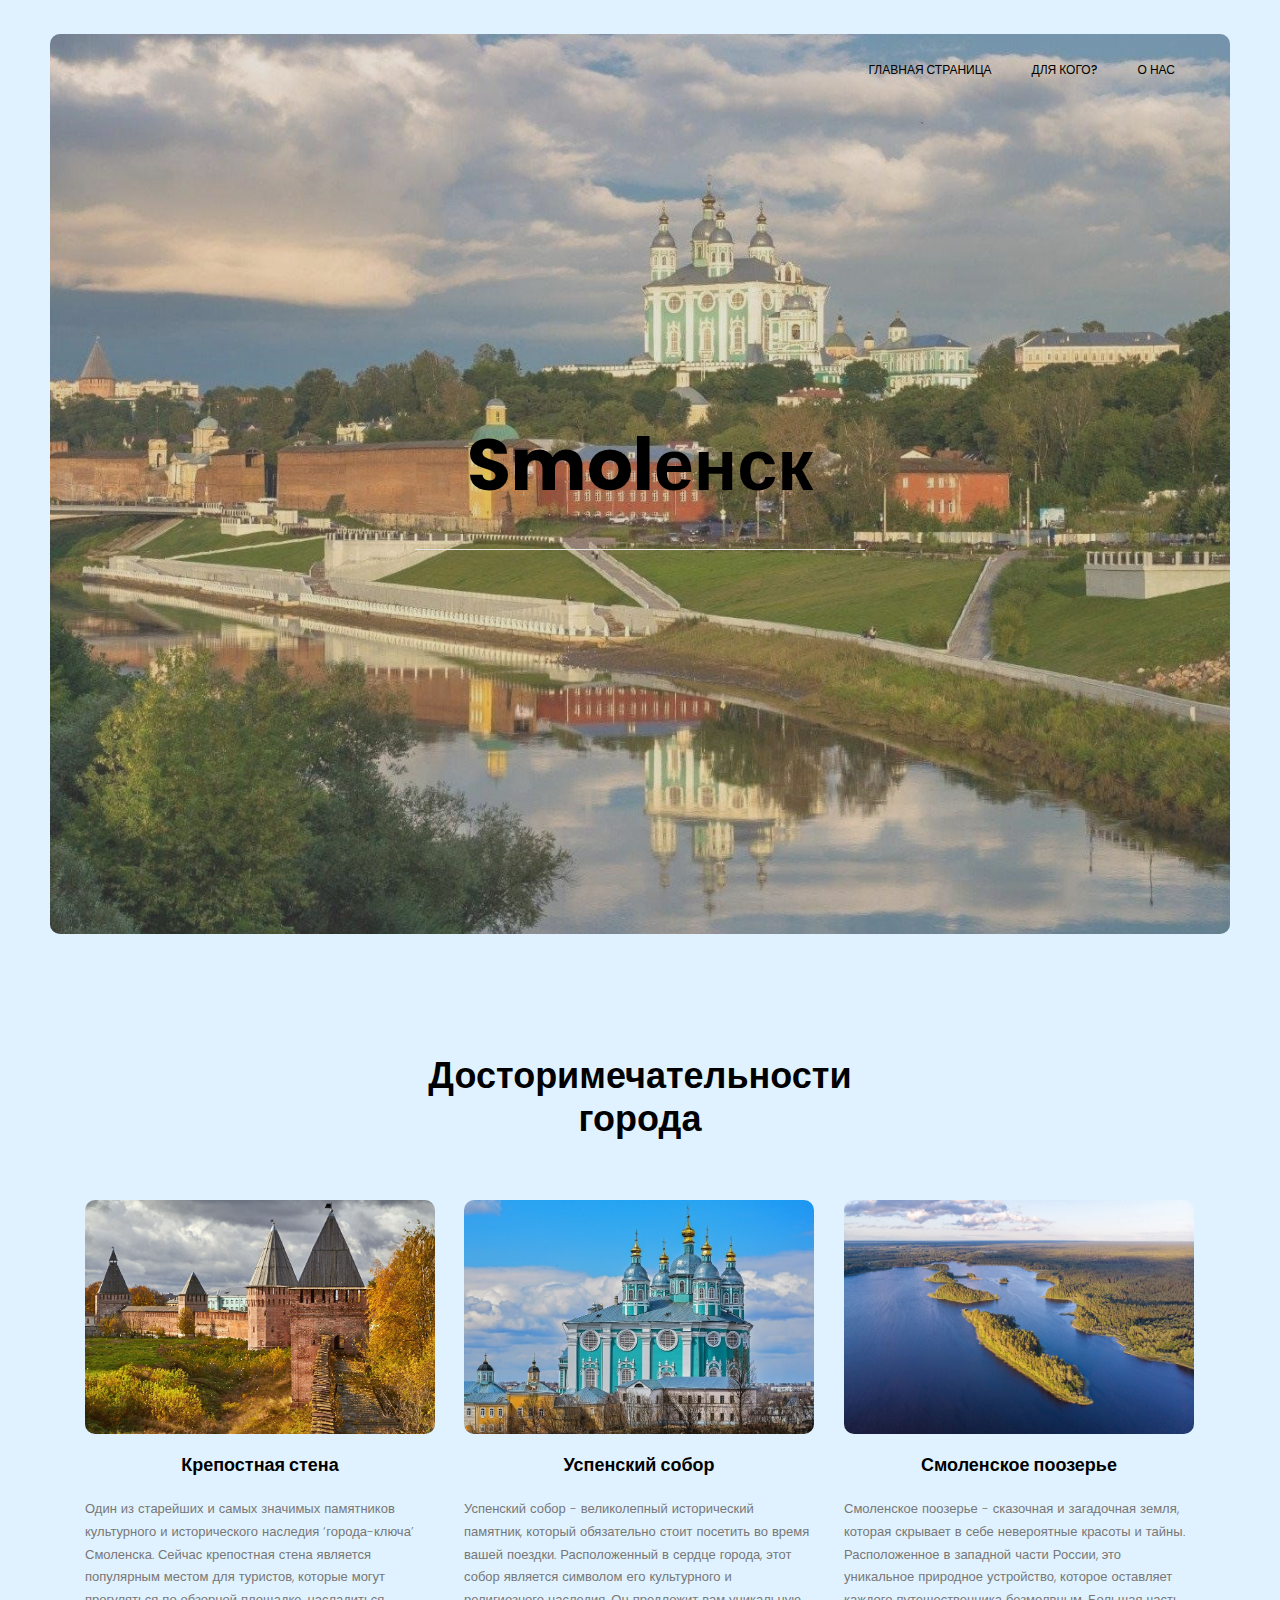
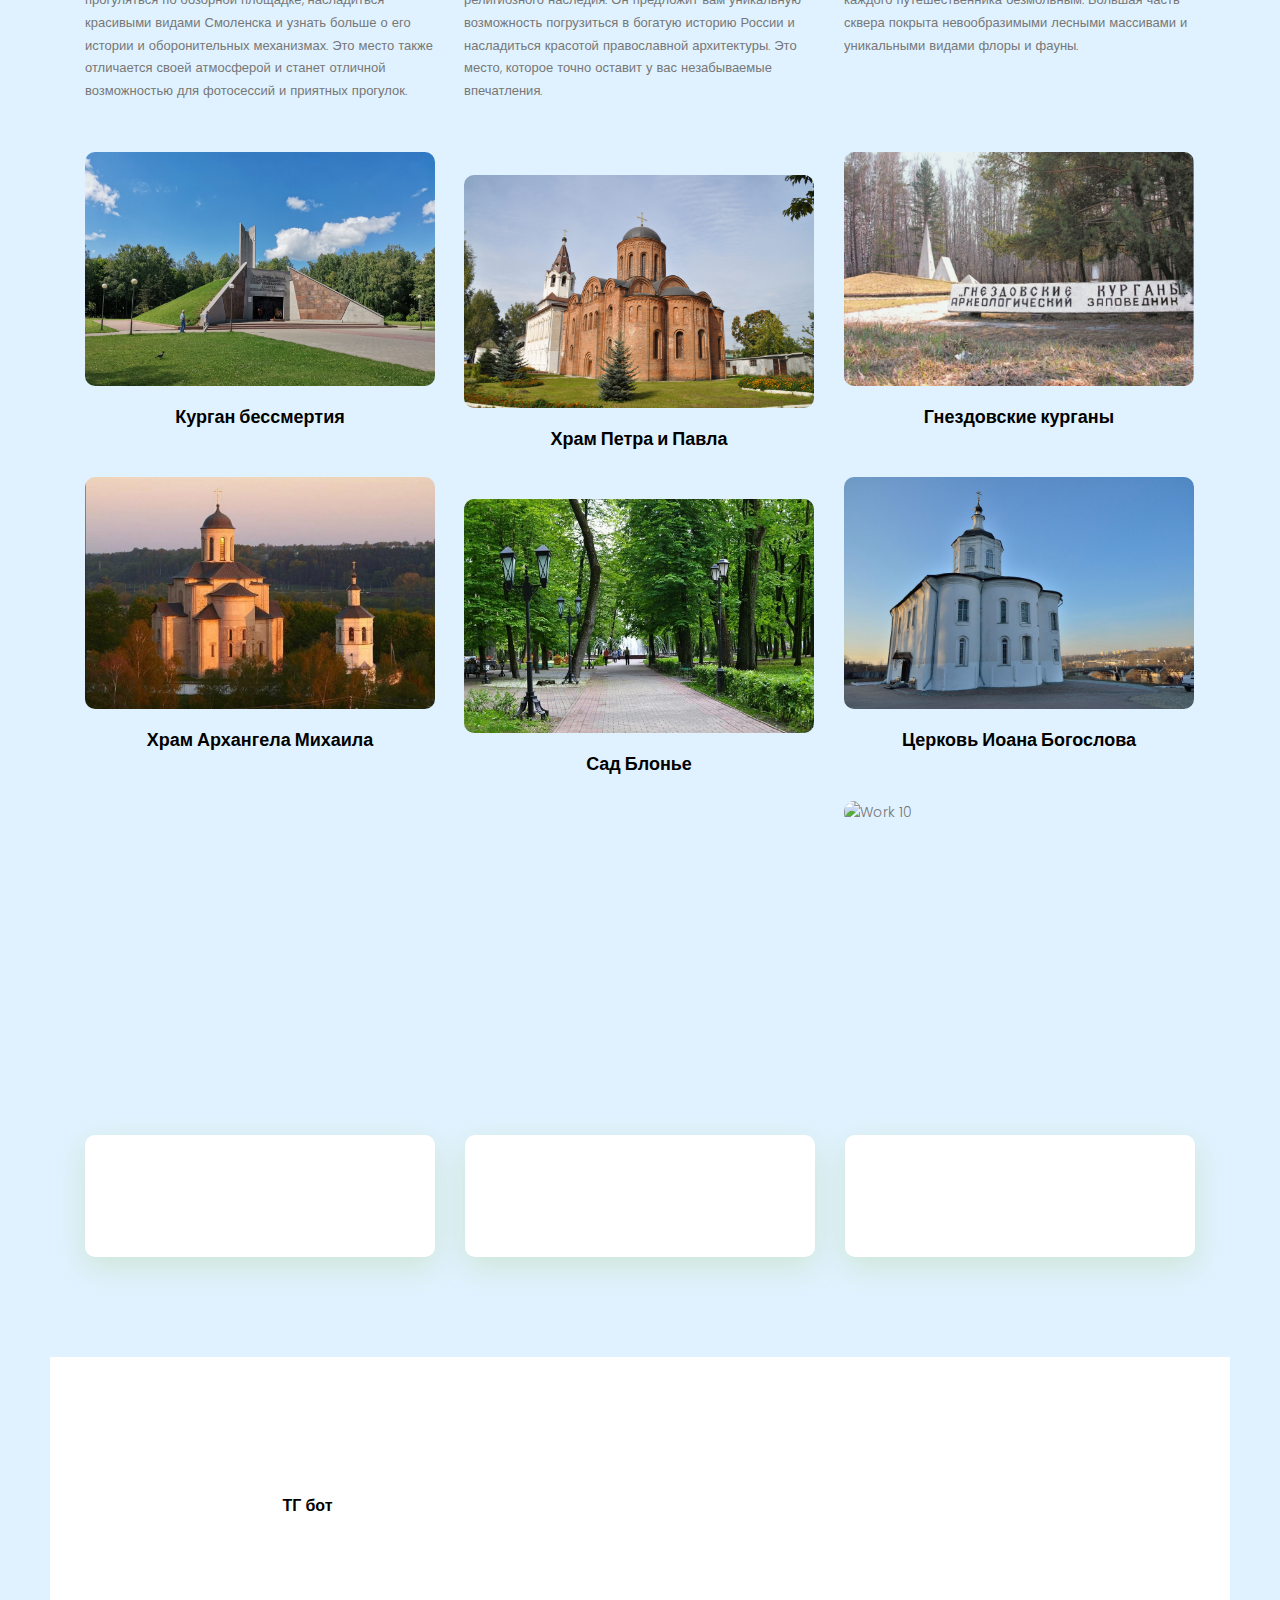
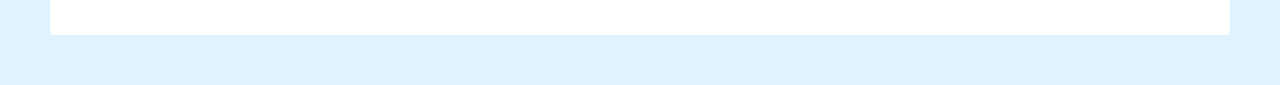
==== index.html @ b38f9124 "Add files via upload" ====
<!DOCTYPE html>
<html lang="zxx" class="no-js">
<head>
	<meta name="viewport" content="width=device-width, initial-scale=1, shrink-to-fit=no">
	<link rel="shortcut icon" href="img/">
	<meta name="author" content="">
	<meta name="description" content="">
	<meta name="keywords" content="">
	<meta charset="UTF-8">
	<title></title>

	<link href="https://fonts.googleapis.com/css?family=Poppins:100,200,400,300,500,600,700" rel="stylesheet">
		<link rel="stylesheet" href="css/linearicons.css">
		<link rel="stylesheet" href="css/font-awesome.min.css">
		<link rel="stylesheet" href="css/bootstrap.css">
		<link rel="stylesheet" href="css/magnific-popup.css">
		<link rel="stylesheet" href="css/nice-select.css">					
		<link rel="stylesheet" href="css/animate.min.css">
		<link rel="stylesheet" href="css/owl.carousel.css">
		<link rel="stylesheet" href="css/main.css">
	</head>

	<body>
		<div class="protfolio-wrap">
		<header class="default-header">
			<nav class="navbar navbar-expand-lg  navbar-light">
				<div class="container">
					  <h1></h1>
					  <button class="navbar-toggler" type="button" data-toggle="collapse" data-target="#navbarSupportedContent" aria-controls="navbarSupportedContent" aria-expanded="false" aria-label="Toggle navigation">
						<span class="text-white lnr lnr-menu"></span>
					  </button>

					  <div class="collapse navbar-collapse justify-content-end align-items-center" id="navbarSupportedContent">
						<ul class="navbar-nav">
							<li><a href="index.html">Главная страница</a></li>
							<li><a href="index2.html">Для кого?</a></li>
							<li><a href="index3.html">О нас</a></li>
						</ul>
					  </div>						
				</div>
			</nav>
		</header>
		<section class="banner-area relative" id="home">	
			<div class="overlay overlay-bg"></div>
			<div class="container">
				<div class="row fullscreen d-flex align-items-center justify-content-center">
					<div class="banner-content col-lg-10">
						<h1>Smolенск</h1>
						<hr width="450px" color="white">
						<h5 class="text-uppercase"></h5>
					</div>											
				</div>
			</div>
		</section>

		<section class="portfolio-area section-gap" id="portfolio">
			<div class="container">
				  <div class="row d-flex justify-content-center">
					  <div class="menu-content col-lg-10">
						  <div class="title text-center">
							  <h1 class="mb-10">Досторимечательности<br>
							города</h1>
						  </div>
					  </div>
				  </div>
			  
			  <div class="filters-content">
				<div class="row grid">
				  <div class="single-portfolio col-sm-4 all corporate">
					<div class="item">
					  <img src="img/Wall.jpg" alt="Work 1">
					  <div class="p-inner">
						<h4><a href="https://smolkrepost.ru/" target="_blank">Крепостная стена
						</a></h4>
						<div class="cat">
							<br>
							Один из старейших и самых значимых памятников 
							культурного и исторического наследия ‘города-ключа’ 
							Смоленска. Сейчас крепостная стена является популярным 
							местом для туристов, которые могут прогуляться по обзорной 
							площадке, насладиться красивыми видами Смоленска и узнать больше 
							о его истории и оборонительных механизмах. Это место также отличается 
							своей атмосферой и станет отличной возможностью для фотосессий 
							и приятных прогулок.
						</div>
					  </div>
					</div>
				  </div>
				  <div class="single-portfolio col-sm-4 all personal">
					<div class="item">
					  <img src="img/Church.jpg" alt="Work 2">
					  <div class="p-inner">
						<h4><a href="https://www.smolsobor.ru/" target="_blank">
							Успенский собор
						</a></h4>
						<div class="cat">
							<br>
							Успенский собор - великолепный исторический 
							памятник, который обязательно стоит посетить 
							во время вашей поездки. Расположенный в сердце 
							города, этот собор является символом его 
							культурного и религиозного наследия. Он 
							предложит вам уникальную возможность погрузиться
							в богатую историю России и насладиться красотой
							православной архитектуры. Это место, которое 
							точно оставит у вас незабываемые впечатления.
							<br><br>
						</div>
					  </div>
					</div>
				  </div>
				  <div class="single-portfolio col-sm-4 all agency">
					<div class="item">
					  <img src="img/Lake.jfif" alt="Work 3">
					  <div class="p-inner">
						<h4><a href="http://www.poozerie.ru/" target="_blank">
							Смоленское поозерье
						</a></h4>
						<div class="cat">
							<br>
							Смоленское поозерье - сказочная и загадочная земля,
							 которая скрывает в себе невероятные красоты и тайны.
							Расположенное в западной части России, это уникальное
							природное устройство, которое оставляет каждого
							путешественника безмолвным. Большая часть сквера
							покрыта невообразимыми лесными массивами и уникальными
							видами флоры и фауны.
							<br><br><br>
						</div>
					  </div>
					</div>
				  </div>
				  <div class="single-portfolio col-sm-4 all portal">
					<div class="item">
					  <img src="img/Forest.jpg" alt="Work 4">
					  <div class="p-inner">
						<h4><a href=""> Гнездовские курганы </a></h4>
						<div class="cat"></div>
					  </div>
					</div>
				  </div>

				  <div class="single-portfolio col-sm-4 all corporate">
					<div class="item">
					  <img src="img/Kurgan.jpg" alt="Work 5">
					  <div class="p-inner">
						<h4><a href=""> Курган бессмертия</a></h4>
						<div class="cat"></div>
					  </div>
					</div>
				  </div>
				  <div class="single-portfolio col-sm-4 all personal">
					<div class="item">
					  <img src="img/Temple_1.jpg" alt="Work 6">
					  <div class="p-inner">
						<h4><a href="">Храм Петра и Павла</a></h4>
						<div class="cat"></div>
					  </div>
					</div>
				  </div>
				  <div class="single-portfolio col-sm-4 all agency">
					<div class="item">
					  <img src="img/Temple_2.jfif" alt="Work 7">
					  <div class="p-inner">
						<h4><a href="">Храм Архангела Михаила</a></h4>
						<div class="cat"></div>
					  </div>
					</div>
				  </div>
				  <div class="single-portfolio col-sm-4 all portal">
					<div class="item">
					  <img src="img/Temple_3.jpg" alt="Work 8">
					  <div class="p-inner">
						<h4><a href="">Церковь Иоана Богослова</a></h4>
						<div class="cat"></div>
					  </div>
					</div>
				  </div>		
				  <div class="single-portfolio col-sm-4 all corporate">
					<div class="item">
					  <img src="img/Park.jfif" alt="Work 9">
					  <div class="p-inner">
						<h4><a href="">Сад Блонье</a></h4>
						<div class="cat"></div>
					  </div>
					</div>
				  </div>
				  <div class="single-portfolio col-sm-4 all personal">
					<div class="item">
					  <img src="img/" alt="Work 10">
					  <div class="p-inner">
						<h4><a href=""></a></h4>
						<div class="cat"></div>
					  </div>
					</div>
				  </div>				  					        		        
				</div>
			  </div>
			</div>
		  </section>

		<section class="service-area section-gap relative" id="service">
			<div class="container"></div>	
		</section>

		<section class="services-area pb-100" >
			<div class="container">
				<div class="row">
					<div class="col-lg-4">
						<div class="single-service">
							<img class="img-fluid" src="img/" alt="">
							<h4><a href=""></a></h4>
							<h6></h6>
						</div>
					</div>
					<div class="col-lg-4">
						<div class="single-service">
							<img class="img-fluid" src="img/" alt="">
							<h4><a href=""></a></h4>
							<h6></h6>
						</div>
					</div>
					<div class="col-lg-4">
						<div class="single-service">
							<img class="img-fluid" src="img/" alt="">
							<h4><a href="communication.html"></a></h4>
							<h6></h6>
						</div>
					</div>														
				</div>
			</div>	
		</section>

			<footer class="footer-area section-gap">
				<div class="container">
					<div class="row">
						<div class="col-lg-5 col-md-6 col-sm-6">
							<div class="single-footer-widget">
								<p></p><br>
								<h5><a href="">ТГ бот</a></h5>
							</div>
						</div>						
					</div>
				</div>
			</footer>	

		</div>
		<script src="js/vendor/jquery-2.2.4.min.js"></script>
		<script src="https://cdnjs.cloudflare.com/ajax/libs/popper.js/1.12.9/umd/popper.min.js" integrity="sha384-ApNbgh9B+Y1QKtv3Rn7W3mgPxhU9K/ScQsAP7hUibX39j7fakFPskvXusvfa0b4Q" crossorigin="anonymous"></script>
		<script src="js/vendor/bootstrap.min.js"></script>			
		<script src="js/easing.min.js"></script>			
		<script src="js/jquery.ajaxchimp.min.js"></script>
		<script src="js/jquery.magnific-popup.min.js"></script>	
		<script src="js/owl.carousel.min.js"></script>			
		<script src="js/jquery.sticky.js"></script>			
		<script src="js/jquery.nice-select.min.js"></script>			
		<script src="js/parallax.min.js"></script>	
		<script src="js/mail-script.js"></script>
		<script src="js/isotope.pkgd.min.js"></script>	
		<script src="js/main.js"></script>	
	</body>
</html>
---- css/linearicons.css ----
@font-face {
	font-family: 'Linearicons-Free';
	src:url('../fonts/Linearicons-Free.eot?w118d');
	src:url('../fonts/Linearicons-Free.eot?#iefixw118d') format('embedded-opentype'),
		url('../fonts/Linearicons-Free.woff2?w118d') format('woff2'),
		url('../fonts/Linearicons-Free.woff?w118d') format('woff'),
		url('../fonts/Linearicons-Free.ttf?w118d') format('truetype'),
		url('../fonts/Linearicons-Free.svg?w118d#Linearicons-Free') format('svg');
	font-weight: normal;
	font-style: normal;
}

.lnr {
	font-family: 'Linearicons-Free';
	speak: none;
	font-style: normal;
	font-weight: normal;
	font-variant: normal;
	text-transform: none;
	line-height: 1;

	/* Better Font Rendering =========== */
	-webkit-font-smoothing: antialiased;
	-moz-osx-font-smoothing: grayscale;
}

.lnr-home:before {
	content: "\e800";
}
.lnr-apartment:before {
	content: "\e801";
}
.lnr-pencil:before {
	content: "\e802";
}
.lnr-magic-wand:before {
	content: "\e803";
}
.lnr-drop:before {
	content: "\e804";
}
.lnr-lighter:before {
	content: "\e805";
}
.lnr-poop:before {
	content: "\e806";
}
.lnr-sun:before {
	content: "\e807";
}
.lnr-moon:before {
	content: "\e808";
}
.lnr-cloud:before {
	content: "\e809";
}
.lnr-cloud-upload:before {
	content: "\e80a";
}
.lnr-cloud-download:before {
	content: "\e80b";
}
.lnr-cloud-sync:before {
	content: "\e80c";
}
.lnr-cloud-check:before {
	content: "\e80d";
}
.lnr-database:before {
	content: "\e80e";
}
.lnr-lock:before {
	content: "\e80f";
}
.lnr-cog:before {
	content: "\e810";
}
.lnr-trash:before {
	content: "\e811";
}
.lnr-dice:before {
	content: "\e812";
}
.lnr-heart:before {
	content: "\e813";
}
.lnr-star:before {
	content: "\e814";
}
.lnr-star-half:before {
	content: "\e815";
}
.lnr-star-empty:before {
	content: "\e816";
}
.lnr-flag:before {
	content: "\e817";
}
.lnr-envelope:before {
	content: "\e818";
}
.lnr-paperclip:before {
	content: "\e819";
}
.lnr-inbox:before {
	content: "\e81a";
}
.lnr-eye:before {
	content: "\e81b";
}
.lnr-printer:before {
	content: "\e81c";
}
.lnr-file-empty:before {
	content: "\e81d";
}
.lnr-file-add:before {
	content: "\e81e";
}
.lnr-enter:before {
	content: "\e81f";
}
.lnr-exit:before {
	content: "\e820";
}
.lnr-graduation-hat:before {
	content: "\e821";
}
.lnr-license:before {
	content: "\e822";
}
.lnr-music-note:before {
	content: "\e823";
}
.lnr-film-play:before {
	content: "\e824";
}
.lnr-camera-video:before {
	content: "\e825";
}
.lnr-camera:before {
	content: "\e826";
}
.lnr-picture:before {
	content: "\e827";
}
.lnr-book:before {
	content: "\e828";
}
.lnr-bookmark:before {
	content: "\e829";
}
.lnr-user:before {
	content: "\e82a";
}
.lnr-users:before {
	content: "\e82b";
}
.lnr-shirt:before {
	content: "\e82c";
}
.lnr-store:before {
	content: "\e82d";
}
.lnr-cart:before {
	content: "\e82e";
}
.lnr-tag:before {
	content: "\e82f";
}
.lnr-phone-handset:before {
	content: "\e830";
}
.lnr-phone:before {
	content: "\e831";
}
.lnr-pushpin:before {
	content: "\e832";
}
.lnr-map-marker:before {
	content: "\e833";
}
.lnr-map:before {
	content: "\e834";
}
.lnr-location:before {
	content: "\e835";
}
.lnr-calendar-full:before {
	content: "\e836";
}
.lnr-keyboard:before {
	content: "\e837";
}
.lnr-spell-check:before {
	content: "\e838";
}
.lnr-screen:before {
	content: "\e839";
}
.lnr-smartphone:before {
	content: "\e83a";
}
.lnr-tablet:before {
	content: "\e83b";
}
.lnr-laptop:before {
	content: "\e83c";
}
.lnr-laptop-phone:before {
	content: "\e83d";
}
.lnr-power-switch:before {
	content: "\e83e";
}
.lnr-bubble:before {
	content: "\e83f";
}
.lnr-heart-pulse:before {
	content: "\e840";
}
.lnr-construction:before {
	content: "\e841";
}
.lnr-pie-chart:before {
	content: "\e842";
}
.lnr-chart-bars:before {
	content: "\e843";
}
.lnr-gift:before {
	content: "\e844";
}
.lnr-diamond:before {
	content: "\e845";
}
.lnr-linearicons:before {
	content: "\e846";
}
.lnr-dinner:before {
	content: "\e847";
}
.lnr-coffee-cup:before {
	content: "\e848";
}
.lnr-leaf:before {
	content: "\e849";
}
.lnr-paw:before {
	content: "\e84a";
}
.lnr-rocket:before {
	content: "\e84b";
}
.lnr-briefcase:before {
	content: "\e84c";
}
.lnr-bus:before {
	content: "\e84d";
}
.lnr-car:before {
	content: "\e84e";
}
.lnr-train:before {
	content: "\e84f";
}
.lnr-bicycle:before {
	content: "\e850";
}
.lnr-wheelchair:before {
	content: "\e851";
}
.lnr-select:before {
	content: "\e852";
}
.lnr-earth:before {
	content: "\e853";
}
.lnr-smile:before {
	content: "\e854";
}
.lnr-sad:before {
	content: "\e855";
}
.lnr-neutral:before {
	content: "\e856";
}
.lnr-mustache:before {
	content: "\e857";
}
.lnr-alarm:before {
	content: "\e858";
}
.lnr-bullhorn:before {
	content: "\e859";
}
.lnr-volume-high:before {
	content: "\e85a";
}
.lnr-volume-medium:before {
	content: "\e85b";
}
.lnr-volume-low:before {
	content: "\e85c";
}
.lnr-volume:before {
	content: "\e85d";
}
.lnr-mic:before {
	content: "\e85e";
}
.lnr-hourglass:before {
	content: "\e85f";
}
.lnr-undo:before {
	content: "\e860";
}
.lnr-redo:before {
	content: "\e861";
}
.lnr-sync:before {
	content: "\e862";
}
.lnr-history:before {
	content: "\e863";
}
.lnr-clock:before {
	content: "\e864";
}
.lnr-download:before {
	content: "\e865";
}
.lnr-upload:before {
	content: "\e866";
}
.lnr-enter-down:before {
	content: "\e867";
}
.lnr-exit-up:before {
	content: "\e868";
}
.lnr-bug:before {
	content: "\e869";
}
.lnr-code:before {
	content: "\e86a";
}
.lnr-link:before {
	content: "\e86b";
}
.lnr-unlink:before {
	content: "\e86c";
}
.lnr-thumbs-up:before {
	content: "\e86d";
}
.lnr-thumbs-down:before {
	content: "\e86e";
}
.lnr-magnifier:before {
	content: "\e86f";
}
.lnr-cross:before {
	content: "\e870";
}
.lnr-menu:before {
	content: "\e871";
}
.lnr-list:before {
	content: "\e872";
}
.lnr-chevron-up:before {
	content: "\e873";
}
.lnr-chevron-down:before {
	content: "\e874";
}
.lnr-chevron-left:before {
	content: "\e875";
}
.lnr-chevron-right:before {
	content: "\e876";
}
.lnr-arrow-up:before {
	content: "\e877";
}
.lnr-arrow-down:before {
	content: "\e878";
}
.lnr-arrow-left:before {
	content: "\e879";
}
.lnr-arrow-right:before {
	content: "\e87a";
}
.lnr-move:before {
	content: "\e87b";
}
.lnr-warning:before {
	content: "\e87c";
}
.lnr-question-circle:before {
	content: "\e87d";
}
.lnr-menu-circle:before {
	content: "\e87e";
}
.lnr-checkmark-circle:before {
	content: "\e87f";
}
.lnr-cross-circle:before {
	content: "\e880";
}
.lnr-plus-circle:before {
	content: "\e881";
}
.lnr-circle-minus:before {
	content: "\e882";
}
.lnr-arrow-up-circle:before {
	content: "\e883";
}
.lnr-arrow-down-circle:before {
	content: "\e884";
}
.lnr-arrow-left-circle:before {
	content: "\e885";
}
.lnr-arrow-right-circle:before {
	content: "\e886";
}
.lnr-chevron-up-circle:before {
	content: "\e887";
}
.lnr-chevron-down-circle:before {
	content: "\e888";
}
.lnr-chevron-left-circle:before {
	content: "\e889";
}
.lnr-chevron-right-circle:before {
	content: "\e88a";
}
.lnr-crop:before {
	content: "\e88b";
}
.lnr-frame-expand:before {
	content: "\e88c";
}
.lnr-frame-contract:before {
	content: "\e88d";
}
.lnr-layers:before {
	content: "\e88e";
}
.lnr-funnel:before {
	content: "\e88f";
}
.lnr-text-format:before {
	content: "\e890";
}
.lnr-text-format-remove:before {
	content: "\e891";
}
.lnr-text-size:before {
	content: "\e892";
}
.lnr-bold:before {
	content: "\e893";
}
.lnr-italic:before {
	content: "\e894";
}
.lnr-underline:before {
	content: "\e895";
}
.lnr-strikethrough:before {
	content: "\e896";
}
.lnr-highlight:before {
	content: "\e897";
}
.lnr-text-align-left:before {
	content: "\e898";
}
.lnr-text-align-center:before {
	content: "\e899";
}
.lnr-text-align-right:before {
	content: "\e89a";
}
.lnr-text-align-justify:before {
	content: "\e89b";
}
.lnr-line-spacing:before {
	content: "\e89c";
}
.lnr-indent-increase:before {
	content: "\e89d";
}
.lnr-indent-decrease:before {
	content: "\e89e";
}
.lnr-pilcrow:before {
	content: "\e89f";
}
.lnr-direction-ltr:before {
	content: "\e8a0";
}
.lnr-direction-rtl:before {
	content: "\e8a1";
}
.lnr-page-break:before {
	content: "\e8a2";
}
.lnr-sort-alpha-asc:before {
	content: "\e8a3";
}
.lnr-sort-amount-asc:before {
	content: "\e8a4";
}
.lnr-hand:before {
	content: "\e8a5";
}
.lnr-pointer-up:before {
	content: "\e8a6";
}
.lnr-pointer-right:before {
	content: "\e8a7";
}
.lnr-pointer-down:before {
	content: "\e8a8";
}
.lnr-pointer-left:before {
	content: "\e8a9";
}
---- css/nice-select.css ----
.nice-select {
  -webkit-tap-highlight-color: transparent;
  background-color: #fff;
  border-radius: 5px;
  border: solid 1px #e8e8e8;
  box-sizing: border-box;
  clear: both;
  cursor: pointer;
  display: block;
  float: left;
  font-family: inherit;
  font-size: 14px;
  font-weight: normal;
  height: 42px;
  line-height: 40px;
  outline: none;
  padding-left: 18px;
  padding-right: 30px;
  position: relative;
  text-align: left !important;
  -webkit-transition: all 0.2s ease-in-out;
  transition: all 0.2s ease-in-out;
  -webkit-user-select: none;
     -moz-user-select: none;
      -ms-user-select: none;
          user-select: none;
  white-space: nowrap;
  width: auto; }
  .nice-select:hover {
    border-color: #dbdbdb; }
  .nice-select:active, .nice-select.open, .nice-select:focus {
    border-color: #999; }
  .nice-select:after {
    border-bottom: 2px solid #999;
    border-right: 2px solid #999;
    content: '';
    display: block;
    height: 5px;
    margin-top: -4px;
    pointer-events: none;
    position: absolute;
    right: 12px;
    top: 50%;
    -webkit-transform-origin: 66% 66%;
        -ms-transform-origin: 66% 66%;
            transform-origin: 66% 66%;
    -webkit-transform: rotate(45deg);
        -ms-transform: rotate(45deg);
            transform: rotate(45deg);
    -webkit-transition: all 0.15s ease-in-out;
    transition: all 0.15s ease-in-out;
    width: 5px; }
  .nice-select.open:after {
    -webkit-transform: rotate(-135deg);
        -ms-transform: rotate(-135deg);
            transform: rotate(-135deg); }
  .nice-select.open .list {
    opacity: 1;
    pointer-events: auto;
    -webkit-transform: scale(1) translateY(0);
        -ms-transform: scale(1) translateY(0);
            transform: scale(1) translateY(0); }
  .nice-select.disabled {
    border-color: #ededed;
    color: #999;
    pointer-events: none; }
    .nice-select.disabled:after {
      border-color: #cccccc; }
  .nice-select.wide {
    width: 100%; }
    .nice-select.wide .list {
      left: 0 !important;
      right: 0 !important; }
  .nice-select.right {
    float: right; }
    .nice-select.right .list {
      left: auto;
      right: 0; }
  .nice-select.small {
    font-size: 12px;
    height: 36px;
    line-height: 34px; }
    .nice-select.small:after {
      height: 4px;
      width: 4px; }
    .nice-select.small .option {
      line-height: 34px;
      min-height: 34px; }
  .nice-select .list {
    background-color: #fff;
    border-radius: 5px;
    box-shadow: 0 0 0 1px rgba(68, 68, 68, 0.11);
    box-sizing: border-box;
    margin-top: 4px;
    opacity: 0;
    overflow: hidden;
    padding: 0;
    pointer-events: none;
    position: absolute;
    top: 100%;
    left: 0;
    -webkit-transform-origin: 50% 0;
        -ms-transform-origin: 50% 0;
            transform-origin: 50% 0;
    -webkit-transform: scale(0.75) translateY(-21px);
        -ms-transform: scale(0.75) translateY(-21px);
            transform: scale(0.75) translateY(-21px);
    -webkit-transition: all 0.2s cubic-bezier(0.5, 0, 0, 1.25), opacity 0.15s ease-out;
    transition: all 0.2s cubic-bezier(0.5, 0, 0, 1.25), opacity 0.15s ease-out;
    z-index: 9; }
    .nice-select .list:hover .option:not(:hover) {
      background-color: transparent !important; }
  .nice-select .option {
    cursor: pointer;
    font-weight: 400;
    line-height: 40px;
    list-style: none;
    min-height: 40px;
    outline: none;
    padding-left: 18px;
    padding-right: 29px;
    text-align: left;
    -webkit-transition: all 0.2s;
    transition: all 0.2s; }
    .nice-select .option:hover, .nice-select .option.focus, .nice-select .option.selected.focus {
      background-color: #f6f6f6; }
    .nice-select .option.selected {
      font-weight: bold; }
    .nice-select .option.disabled {
      background-color: transparent;
      color: #999;
      cursor: default; }

.no-csspointerevents .nice-select .list {
  display: none; }

.no-csspointerevents .nice-select.open .list {
  display: block; }
---- css/main.css ----
::-moz-selection {
  /* Code for Firefox */
  background-color: #8ab92d;
  color: #fff;
}

::selection {
  background-color: #8ab92d;
  color: #fff;
}

::-webkit-input-placeholder {
  /* WebKit, Blink, Edge */
  color: #777777;
  font-weight: 300;
}

:-moz-placeholder {
  /* Mozilla Firefox 4 to 18 */
  color: #777777;
  opacity: 1;
  font-weight: 300;
}

::-moz-placeholder {
  /* Mozilla Firefox 19+ */
  color: #777777;
  opacity: 1;
  font-weight: 300;
}

:-ms-input-placeholder {
  /* Internet Explorer 10-11 */
  color: #777777;
  font-weight: 300;
}

::-ms-input-placeholder {
  /* Microsoft Edge */
  color: #777777;
  font-weight: 300;
}

body {
  color: #777777;
  font-family: "Poppins", sans-serif;
  font-size: 14px;
  font-weight: 300;
  line-height: 1.625em;
  position: relative;
  background-color: #e0f2ff;
}

ol, ul {
  margin: 0;
  padding: 0;
  list-style: none;
}

select {
  display: block;
}

figure {
  margin: 0;
}

a {
  -webkit-transition: all 0.3s ease 0s;
  -moz-transition: all 0.3s ease 0s;
  -o-transition: all 0.3s ease 0s;
  transition: all 0.3s ease 0s;
}

iframe {
  border: 0;
}

a, a:focus, a:hover {
  text-decoration: none;
  outline: 0;
}

.btn.active.focus,
.btn.active:focus,
.btn.focus,
.btn.focus:active,
.btn:active:focus,
.btn:focus {
  text-decoration: none;
  outline: 0;
}

.card-panel {
  margin: 0;
  padding: 60px;
}

/**
 *  Typography
 *
 **/
.btn i, .btn-large i, .btn-floating i, .btn-large i, .btn-flat i {
  font-size: 1em;
  line-height: inherit;
}

.gray-bg {
  background: #f9f9ff;
}
h1{
  font-family: "Poppins", sans-serif;
  color: #000000;
  line-height: 1.2em !important;
  margin-bottom: 0;
  margin-top: 0;
  font-weight: 600;
}
h2, h3,
h4, h5, h6 {
  font-family: "Poppins", sans-serif;
  color: #000000;
  line-height: 1.2em !important;
  margin-bottom: 0;
  margin-top: 0;
  font-weight: 600;
}
h7{
  font-family: "Poppins", sans-serif;
  color: #4b0101;
  line-height: 1.2em !important;
  margin-bottom: 0;
  margin-top: 0;
  font-weight: 600;
}

.h1, .h2, .h3,
.h4, .h5, .h6 {
  margin-bottom: 0;
  margin-top: 0;
  font-family: "Poppins", sans-serif;
  font-weight: 600;
  color: #222222;
}
.h7{
  margin-bottom: 0;
  margin-top: 0;
  font-family: "Poppins", sans-serif;
  font-weight: 600;
  color: #4b0101;
}

h1, .h1 {
  font-size: 36px;
}

h2, .h2 {
  font-size: 30px;
}

h3, .h3 {
  font-size: 24px;
}

h4, .h4 {
  font-size: 18px;
}

h5, .h5 {
  font-size: 16px;
}

h6, .h6 {
  font-size: 14px;
  color: #222222;
}
h7, .h7{
  font-size: 18px;
}

td, th {
  border-radius: 0px;
}

/**
 * For modern browsers
 * 1. The space content is one way to avoid an Opera bug when the
 *    contenteditable attribute is included anywhere else in the document.
 *    Otherwise it causes space to appear at the top and bottom of elements
 *    that are clearfixed.
 * 2. The use of `table` rather than `block` is only necessary if using
 *    `:before` to contain the top-margins of child elements.
 */
.clear::before, .clear::after {
  content: " ";
  display: table;
}

.clear::after {
  clear: both;
}

.fz-11 {
  font-size: 11px;
}

.fz-12 {
  font-size: 12px;
}

.fz-13 {
  font-size: 13px;
}

.fz-14 {
  font-size: 14px;
}

.fz-15 {
  font-size: 15px;
}

.fz-16 {
  font-size: 16px;
}

.fz-18 {
  font-size: 18px;
}

.fz-30 {
  font-size: 30px;
}

.fz-48 {
  font-size: 48px !important;
}

.fw100 {
  font-weight: 100;
}

.fw300 {
  font-weight: 300;
}

.fw400 {
  font-weight: 400 !important;
}

.fw500 {
  font-weight: 500;
}

.f700 {
  font-weight: 700;
}

.fsi {
  font-style: italic;
}

.mt-10 {
  margin-top: 10px;
}

.mt-15 {
  margin-top: 15px;
}

.mt-20 {
  margin-top: 20px;
}

.mt-25 {
  margin-top: 25px;
}

.mt-30 {
  margin-top: 30px;
}

.mt-35 {
  margin-top: 35px;
}

.mt-40 {
  margin-top: 40px;
}

.mt-50 {
  margin-top: 50px;
}

.mt-60 {
  margin-top: 60px;
}

.mt-70 {
  margin-top: 70px;
}

.mt-80 {
  margin-top: 80px;
}

.mt-100 {
  margin-top: 100px;
}

.mt-120 {
  margin-top: 120px;
}

.mt-150 {
  margin-top: 150px;
}

.ml-0 {
  margin-left: 0 !important;
}

.ml-5 {
  margin-left: 5px !important;
}

.ml-10 {
  margin-left: 10px;
}

.ml-15 {
  margin-left: 15px;
}

.ml-20 {
  margin-left: 20px;
}

.ml-30 {
  margin-left: 30px;
}

.ml-50 {
  margin-left: 50px;
}

.mr-0 {
  margin-right: 0 !important;
}

.mr-5 {
  margin-right: 5px !important;
}

.mr-15 {
  margin-right: 15px;
}

.mr-10 {
  margin-right: 10px;
}

.mr-20 {
  margin-right: 20px;
}

.mr-30 {
  margin-right: 30px;
}

.mr-50 {
  margin-right: 50px;
}

.mb-0 {
  margin-bottom: 0px;
}

.mb-0-i {
  margin-bottom: 0px !important;
}

.mb-5 {
  margin-bottom: 5px;
}

.mb-10 {
  color: #000;
  margin-bottom: 10px;
}

.mb-15 {
  margin-bottom: 15px;
}

.mb-20 {
  margin-bottom: 20px;
}

.mb-25 {
  margin-bottom: 25px;
}

.mb-30 {
  margin-bottom: 30px;
}

.mb-40 {
  margin-bottom: 40px;
}

.mb-50 {
  margin-bottom: 50px;
}

.mb-60 {
  margin-bottom: 60px;
}

.mb-70 {
  margin-bottom: 70px;
}

.mb-80 {
  margin-bottom: 80px;
}

.mb-90 {
  margin-bottom: 90px;
}

.mb-100 {
  margin-bottom: 100px;
}

.pt-0 {
  padding-top: 0px;
}

.pt-10 {
  padding-top: 10px;
}

.pt-15 {
  padding-top: 15px;
}

.pt-20 {
  padding-top: 20px;
}

.pt-25 {
  padding-top: 25px;
}

.pt-30 {
  padding-top: 30px;
}

.pt-40 {
  padding-top: 40px;
}

.pt-50 {
  padding-top: 50px;
}

.pt-60 {
  padding-top: 60px;
}

.pt-70 {
  padding-top: 70px;
}

.pt-80 {
  padding-top: 80px;
}

.pt-90 {
  padding-top: 90px;
}

.pt-100 {
  padding-top: 100px;
}

.pt-120 {
  padding-top: 120px;
}

.pt-150 {
  padding-top: 150px;
}

.pt-170 {
  padding-top: 170px;
}

.pb-0 {
  padding-bottom: 0px;
}

.pb-10 {
  padding-bottom: 10px;
}

.pb-15 {
  padding-bottom: 15px;
}

.pb-20 {
  padding-bottom: 20px;
}

.pb-25 {
  padding-bottom: 25px;
}

.pb-30 {
  padding-bottom: 30px;
}

.pb-40 {
  padding-bottom: 40px;
}

.pb-50 {
  padding-bottom: 50px;
}

.pb-60 {
  padding-bottom: 60px;
}

.pb-70 {
  padding-bottom: 70px;
}

.pb-80 {
  padding-bottom: 80px;
}

.pb-90 {
  padding-bottom: 90px;
}

.pb-100 {
  padding-bottom: 100px;
}

.pb-120 {
  padding-bottom: 120px;
}

.pb-150 {
  padding-bottom: 150px;
}

.pr-30 {
  padding-right: 30px;
}

.pl-30 {
  padding-left: 30px;
}

.pl-90 {
  padding-left: 90px;
}

.p-40 {
  padding: 40px;
}

.float-left {
  float: left;
}

.float-right {
  float: right;
}

.text-italic {
  font-style: italic;
}

.text-white {
  color: #fff;
}

.text-black {
  color: #000;
}

.transition {
  -webkit-transition: all 0.3s ease 0s;
  -moz-transition: all 0.3s ease 0s;
  -o-transition: all 0.3s ease 0s;
  transition: all 0.3s ease 0s;
}

.section-full {
  padding: 100px 0;
}

.section-half {
  padding: 75px 0;
}

.text-center {
  text-align: center;
}

.text-left {
  text-align: left;
}

.text-rigth {
  text-align: right;
}

.flex {
  display: -webkit-box;
  display: -webkit-flex;
  display: -moz-flex;
  display: -ms-flexbox;
  display: flex;
}

.inline-flex {
  display: -webkit-inline-box;
  display: -webkit-inline-flex;
  display: -moz-inline-flex;
  display: -ms-inline-flexbox;
  display: inline-flex;
}

.flex-grow {
  -webkit-box-flex: 1;
  -webkit-flex-grow: 1;
  -moz-flex-grow: 1;
  -ms-flex-positive: 1;
  flex-grow: 1;
}

.flex-wrap {
  -webkit-flex-wrap: wrap;
  -moz-flex-wrap: wrap;
  -ms-flex-wrap: wrap;
  flex-wrap: wrap;
}

.flex-left {
  -webkit-box-pack: start;
  -ms-flex-pack: start;
  -webkit-justify-content: flex-start;
  -moz-justify-content: flex-start;
  justify-content: flex-start;
}

.flex-middle {
  -webkit-box-align: center;
  -ms-flex-align: center;
  -webkit-align-items: center;
  -moz-align-items: center;
  align-items: center;
}

.flex-right {
  -webkit-box-pack: end;
  -ms-flex-pack: end;
  -webkit-justify-content: flex-end;
  -moz-justify-content: flex-end;
  justify-content: flex-end;
}

.flex-top {
  -webkit-align-self: flex-start;
  -moz-align-self: flex-start;
  -ms-flex-item-align: start;
  align-self: flex-start;
}

.flex-center {
  -webkit-box-pack: center;
  -ms-flex-pack: center;
  -webkit-justify-content: center;
  -moz-justify-content: center;
  justify-content: center;
}

.flex-bottom {
  -webkit-align-self: flex-end;
  -moz-align-self: flex-end;
  -ms-flex-item-align: end;
  align-self: flex-end;
}

.space-between {
  -webkit-box-pack: justify;
  -ms-flex-pack: justify;
  -webkit-justify-content: space-between;
  -moz-justify-content: space-between;
  justify-content: space-between;
}

.space-around {
  -ms-flex-pack: distribute;
  -webkit-justify-content: space-around;
  -moz-justify-content: space-around;
  justify-content: space-around;
}

.flex-column {
  -webkit-box-direction: normal;
  -webkit-box-orient: vertical;
  -webkit-flex-direction: column;
  -moz-flex-direction: column;
  -ms-flex-direction: column;
  flex-direction: column;
}

.flex-cell {
  display: -webkit-box;
  display: -webkit-flex;
  display: -moz-flex;
  display: -ms-flexbox;
  display: flex;
  -webkit-box-flex: 1;
  -webkit-flex-grow: 1;
  -moz-flex-grow: 1;
  -ms-flex-positive: 1;
  flex-grow: 1;
}

.display-table {
  display: table;
}

.light {
  color: #fff;
}

.dark {
  color: #222;
}

.relative {
  position: relative;
}

.overflow-hidden {
  overflow: hidden;
}

.overlay {
  position: absolute;
  left: 0;
  right: 0;
  top: 0;
  bottom: 0;
}

.container.fullwidth {
  width: 100%;
}

.container.no-padding {
  padding-left: 0;
  padding-right: 0;
}

.no-padding {
  padding: 0;
}

.section-bg {
  background: #f9fafc;
}

@media (max-width: 767px) {
  .no-flex-xs {
    display: block !important;
  }
}

.row.no-margin {
  margin-left: 0;
  margin-right: 0;
}

.sample-text-area {
  background: #fff;
  padding: 100px 0 70px 0;
}

.text-heading {
  margin-bottom: 30px;
  font-size: 24px;
}

b, sup, sub, u, del {
  color: #8ab92d;
}

h1 {
  font-size: 36px;
}

h2 {
  font-size: 30px;
}

h3 {
  font-size: 24px;
}

h4 {
  font-size: 18px;
  text-align: center;
}

h5 {
  font-size: 16px;
}

h6 {
  font-size: 18px;
}

h1, h2, h3, h4, h5, h6, h7 {
  line-height: 1.5em;
}
h7 {
  font-size: 18px;
}
.typography h1, .typography h2, .typography h3, .typography h4, .typography h5, .typography h6 {
  color: #777777;
}

.button-area {
  background: #fff;
}

.button-area .border-top-generic {
  padding: 70px 15px;
  border-top: 1px dotted #eee;
}

.button-group-area .genric-btn {
  margin-right: 10px;
  margin-top: 10px;
}

.button-group-area .genric-btn:last-child {
  margin-right: 0;
}

.genric-btn {
  display: inline-block;
  outline: none;
  line-height: 40px;
  padding: 0 30px;
  font-size: .8em;
  text-align: center;
  text-decoration: none;
  font-weight: 500;
  cursor: pointer;
  -webkit-transition: all 0.3s ease 0s;
  -moz-transition: all 0.3s ease 0s;
  -o-transition: all 0.3s ease 0s;
  transition: all 0.3s ease 0s;
}

.genric-btn:focus {
  outline: none;
}

.genric-btn.e-large {
  padding: 0 40px;
  line-height: 50px;
}

.genric-btn.large {
  line-height: 45px;
}

.genric-btn.medium {
  line-height: 30px;
}

.genric-btn.small {
  line-height: 25px;
}

.genric-btn.radius {
  border-radius: 3px;
}

.genric-btn.circle {
  border-radius: 20px;
}

.genric-btn.arrow {
  display: -webkit-inline-box;
  display: -ms-inline-flexbox;
  display: inline-flex;
  -webkit-box-align: center;
  -ms-flex-align: center;
  align-items: center;
}

.genric-btn.arrow span {
  margin-left: 10px;
}

.genric-btn.default {
  color: #222222;
  background: #f9f9ff;
  border: 1px solid transparent;
}

.genric-btn.default:hover {
  border: 1px solid #f9f9ff;
  background: #fff;
}

.genric-btn.default-border {
  border: 1px solid #f9f9ff;
  background: #fff;
}

.genric-btn.default-border:hover {
  color: #222222;
  background: #f9f9ff;
  border: 1px solid transparent;
}

.genric-btn.primary {
  color: #fff;
  background: #8ab92d;
  border: 1px solid transparent;
}

.genric-btn.primary:hover {
  color: #8ab92d;
  border: 1px solid #8ab92d;
  background: #fff;
}

.genric-btn.primary-border {
  color: #8ab92d;
  border: 1px solid #8ab92d;
  background: #fff;
}

.genric-btn.primary-border:hover {
  color: #fff;
  background: #8ab92d;
  border: 1px solid transparent;
}

.genric-btn.success {
  color: #fff;
  background: #4cd3e3;
  border: 1px solid transparent;
}

.genric-btn.success:hover {
  color: #4cd3e3;
  border: 1px solid #4cd3e3;
  background: #fff;
}

.genric-btn.success-border {
  color: #4cd3e3;
  border: 1px solid #4cd3e3;
  background: #fff;
}

.genric-btn.success-border:hover {
  color: #fff;
  background: #4cd3e3;
  border: 1px solid transparent;
}

.genric-btn.info {
  color: #fff;
  background: #38a4ff;
  border: 1px solid transparent;
}

.genric-btn.info:hover {
  color: #38a4ff;
  border: 1px solid #38a4ff;
  background: #fff;
}

.genric-btn.info-border {
  color: #38a4ff;
  border: 1px solid #38a4ff;
  background: #fff;
}

.genric-btn.info-border:hover {
  color: #fff;
  background: #38a4ff;
  border: 1px solid transparent;
}

.genric-btn.warning {
  color: #fff;
  background: #f4e700;
  border: 1px solid transparent;
}

.genric-btn.warning:hover {
  color: #f4e700;
  border: 1px solid #f4e700;
  background: #fff;
}

.genric-btn.warning-border {
  color: #f4e700;
  border: 1px solid #f4e700;
  background: #fff;
}

.genric-btn.warning-border:hover {
  color: #fff;
  background: #f4e700;
  border: 1px solid transparent;
}

.genric-btn.danger {
  color: #fff;
  background: #f44a40;
  border: 1px solid transparent;
}

.genric-btn.danger:hover {
  color: #f44a40;
  border: 1px solid #f44a40;
  background: #fff;
}

.genric-btn.danger-border {
  color: #f44a40;
  border: 1px solid #f44a40;
  background: #fff;
}

.genric-btn.danger-border:hover {
  color: #fff;
  background: #f44a40;
  border: 1px solid transparent;
}

.genric-btn.link {
  color: #222222;
  background: #f9f9ff;
  text-decoration: underline;
  border: 1px solid transparent;
}

.genric-btn.link:hover {
  color: #222222;
  border: 1px solid #f9f9ff;
  background: #fff;
}

.genric-btn.link-border {
  color: #222222;
  border: 1px solid #f9f9ff;
  background: #fff;
  text-decoration: underline;
}

.genric-btn.link-border:hover {
  color: #222222;
  background: #f9f9ff;
  border: 1px solid transparent;
}

.genric-btn.disable {
  color: #222222, 0.3;
  background: #f9f9ff;
  border: 1px solid transparent;
  cursor: not-allowed;
}

.generic-blockquote {
  padding: 30px 50px 30px 30px;
  background: #f9f9ff;
  border-left: 2px solid #5f5f5f;
}

@media (max-width: 990px) {
  .progress-table-wrap {
    overflow-x: scroll;
  }
}

.progress-table {
  background: #f9f9ff;
  padding: 15px 0px 30px 0px;
  min-width: 800px;
}

.progress-table .serial {
  width: 11.83%;
  padding-left: 30px;
}

.progress-table .country {
  width: 28.07%;
}

.progress-table .visit {
  width: 19.74%;
}

.progress-table .percentage {
  width: 40.36%;
  padding-right: 50px;
}

.progress-table .table-head {
  display: flex;
}

.progress-table .table-head .serial, .progress-table .table-head .country, .progress-table .table-head .visit, .progress-table .table-head .percentage {
  color: #222222;
  line-height: 40px;
  text-transform: uppercase;
  font-weight: 500;
}

.progress-table .table-row {
  padding: 15px 0;
  border-top: 1px solid #edf3fd;
  display: flex;
}

.progress-table .table-row .serial, .progress-table .table-row .country, .progress-table .table-row .visit, .progress-table .table-row .percentage {
  display: flex;
  align-items: center;
}

.progress-table .table-row .country img {
  margin-right: 15px;
}

.progress-table .table-row .percentage .progress {
  width: 80%;
  border-radius: 0px;
  background: transparent;
}

.progress-table .table-row .percentage .progress .progress-bar {
  height: 5px;
  line-height: 5px;
}

.progress-table .table-row .percentage .progress .progress-bar.color-1 {
  background-color: #6382e6;
}

.progress-table .table-row .percentage .progress .progress-bar.color-2 {
  background-color: #e66686;
}

.progress-table .table-row .percentage .progress .progress-bar.color-3 {
  background-color: #f09359;
}

.progress-table .table-row .percentage .progress .progress-bar.color-4 {
  background-color: #73fbaf;
}

.progress-table .table-row .percentage .progress .progress-bar.color-5 {
  background-color: #73fbaf;
}

.progress-table .table-row .percentage .progress .progress-bar.color-6 {
  background-color: #6382e6;
}

.progress-table .table-row .percentage .progress .progress-bar.color-7 {
  background-color: #a367e7;
}

.progress-table .table-row .percentage .progress .progress-bar.color-8 {
  background-color: #e66686;
}

.single-gallery-image {
  margin-top: 30px;
  background-repeat: no-repeat !important;
  background-position: center center !important;
  background-size: cover !important;
  height: 200px;
}

.list-style {
  width: 14px;
  height: 14px;
}

.unordered-list li {
  position: relative;
  padding-left: 30px;
  line-height: 1.82em !important;
}

.unordered-list li:before {
  content: "";
  position: absolute;
  width: 14px;
  height: 14px;
  border: 3px solid #383837;
  background: #fff;
  top: 4px;
  left: 0;
  border-radius: 50%;
}

.ordered-list {
  margin-left: 30px;
}

.ordered-list li {
  list-style-type: decimal-leading-zero;
  color: #4d4e4d;
  font-weight: 500;
  line-height: 1.82em !important;
}

.ordered-list li span {
  font-weight: 300;
  color: #777777;
}

.ordered-list-alpha li {
  margin-left: 30px;
  list-style-type: lower-alpha;
  color: #4f4f4f;
  font-weight: 500;
  line-height: 1.82em !important;
}

.ordered-list-alpha li span {
  font-weight: 300;
  color: #777777;
}

.ordered-list-roman li {
  margin-left: 30px;
  list-style-type: lower-roman;
  color: #515151;
  font-weight: 500;
  line-height: 1.82em !important;
}

.ordered-list-roman li span {
  font-weight: 300;
  color: #777777;
}

.single-input {
  display: block;
  width: 100%;
  line-height: 40px;
  border: none;
  outline: none;
  background: #f9f9ff;
  padding: 0 20px;
}

.single-input:focus {
  outline: none;
}

.input-group-icon {
  position: relative;
}

.input-group-icon .icon {
  position: absolute;
  left: 20px;
  top: 0;
  line-height: 40px;
  z-index: 3;
}

.input-group-icon .icon i {
  color: #797979;
}

.input-group-icon .single-input {
  padding-left: 45px;
}

.single-textarea {
  display: block;
  width: 100%;
  line-height: 40px;
  border: none;
  outline: none;
  background: #f9f9ff;
  padding: 0 20px;
  height: 100px;
  resize: none;
}

.single-textarea:focus {
  outline: none;
}

.single-input-primary {
  display: block;
  width: 100%;
  line-height: 40px;
  border: 1px solid transparent;
  outline: none;
  background: #f9f9ff;
  padding: 0 20px;
}

.single-input-primary:focus {
  outline: none;
  border: 1px solid #8ab92d;
}

.single-input-accent {
  display: block;
  width: 100%;
  line-height: 40px;
  border: 1px solid transparent;
  outline: none;
  background: #f9f9ff;
  padding: 0 20px;
}

.single-input-accent:focus {
  outline: none;
  border: 1px solid #eb6b55;
}

.single-input-secondary {
  display: block;
  width: 100%;
  line-height: 40px;
  border: 1px solid transparent;
  outline: none;
  background: #f9f9ff;
  padding: 0 20px;
}

.single-input-secondary:focus {
  outline: none;
  border: 1px solid #f09359;
}

.default-switch {
  width: 35px;
  height: 17px;
  border-radius: 8.5px;
  background: #f9f9ff;
  position: relative;
  cursor: pointer;
}

.default-switch input {
  position: absolute;
  left: 0;
  top: 0;
  right: 0;
  bottom: 0;
  width: 100%;
  height: 100%;
  opacity: 0;
  cursor: pointer;
}

.default-switch input + label {
  position: absolute;
  top: 1px;
  left: 1px;
  width: 15px;
  height: 15px;
  border-radius: 50%;
  background: #6c6c6c;
  -webkit-transition: all 0.2s;
  -moz-transition: all 0.2s;
  -o-transition: all 0.2s;
  transition: all 0.2s;
  box-shadow: 0px 4px 5px 0px rgba(0, 0, 0, 0.2);
  cursor: pointer;
}

.default-switch input:checked + label {
  left: 19px;
}

.primary-switch {
  width: 35px;
  height: 17px;
  border-radius: 8.5px;
  background: #f9f9ff;
  position: relative;
  cursor: pointer;
}

.primary-switch input {
  position: absolute;
  left: 0;
  top: 0;
  right: 0;
  bottom: 0;
  width: 100%;
  height: 100%;
  opacity: 0;
}

.primary-switch input + label {
  position: absolute;
  left: 0;
  top: 0;
  right: 0;
  bottom: 0;
  width: 100%;
  height: 100%;
}

.primary-switch input + label:before {
  content: "";
  position: absolute;
  left: 0;
  top: 0;
  right: 0;
  bottom: 0;
  width: 100%;
  height: 100%;
  background: transparent;
  border-radius: 8.5px;
  cursor: pointer;
  -webkit-transition: all 0.2s;
  -moz-transition: all 0.2s;
  -o-transition: all 0.2s;
  transition: all 0.2s;
}

.primary-switch input + label:after {
  content: "";
  position: absolute;
  top: 1px;
  left: 1px;
  width: 15px;
  height: 15px;
  border-radius: 50%;
  background: #fff;
  -webkit-transition: all 0.2s;
  -moz-transition: all 0.2s;
  -o-transition: all 0.2s;
  transition: all 0.2s;
  box-shadow: 0px 4px 5px 0px rgba(0, 0, 0, 0.2);
  cursor: pointer;
}

.primary-switch input:checked + label:after {
  left: 19px;
}

.primary-switch input:checked + label:before {
  background: #686868;
}

.confirm-switch {
  width: 35px;
  height: 17px;
  border-radius: 8.5px;
  background: #f9f9ff;
  position: relative;
  cursor: pointer;
}

.confirm-switch input {
  position: absolute;
  left: 0;
  top: 0;
  right: 0;
  bottom: 0;
  width: 100%;
  height: 100%;
  opacity: 0;
}

.confirm-switch input + label {
  position: absolute;
  left: 0;
  top: 0;
  right: 0;
  bottom: 0;
  width: 100%;
  height: 100%;
}

.confirm-switch input + label:before {
  content: "";
  position: absolute;
  left: 0;
  top: 0;
  right: 0;
  bottom: 0;
  width: 100%;
  height: 100%;
  background: transparent;
  border-radius: 8.5px;
  -webkit-transition: all 0.2s;
  -moz-transition: all 0.2s;
  -o-transition: all 0.2s;
  transition: all 0.2s;
  cursor: pointer;
}

.confirm-switch input + label:after {
  content: "";
  position: absolute;
  top: 1px;
  left: 1px;
  width: 15px;
  height: 15px;
  border-radius: 50%;
  background: #fff;
  -webkit-transition: all 0.2s;
  -moz-transition: all 0.2s;
  -o-transition: all 0.2s;
  transition: all 0.2s;
  box-shadow: 0px 4px 5px 0px rgba(0, 0, 0, 0.2);
  cursor: pointer;
}

.confirm-switch input:checked + label:after {
  left: 19px;
}

.confirm-switch input:checked + label:before {
  background: #4cd3e3;
}

.primary-checkbox {
  width: 16px;
  height: 16px;
  border-radius: 3px;
  background: #f9f9ff;
  position: relative;
  cursor: pointer;
}

.primary-checkbox input {
  position: absolute;
  left: 0;
  top: 0;
  right: 0;
  bottom: 0;
  width: 100%;
  height: 100%;
  opacity: 0;
}

.primary-checkbox input + label {
  position: absolute;
  left: 0;
  top: 0;
  right: 0;
  bottom: 0;
  width: 100%;
  height: 100%;
  border-radius: 3px;
  cursor: pointer;
  border: 1px solid #f1f1f1;
}

.primary-checkbox input:checked + label {
  background: url(../img/elements/primary-check.png) no-repeat center center/cover;
  border: none;
}

.confirm-checkbox {
  width: 16px;
  height: 16px;
  border-radius: 3px;
  background: #f9f9ff;
  position: relative;
  cursor: pointer;
}

.confirm-checkbox input {
  position: absolute;
  left: 0;
  top: 0;
  right: 0;
  bottom: 0;
  width: 100%;
  height: 100%;
  opacity: 0;
}

.confirm-checkbox input + label {
  position: absolute;
  left: 0;
  top: 0;
  right: 0;
  bottom: 0;
  width: 100%;
  height: 100%;
  border-radius: 3px;
  cursor: pointer;
  border: 1px solid #f1f1f1;
}

.confirm-checkbox input:checked + label {
  background: url(../img/elements/success-check.png) no-repeat center center/cover;
  border: none;
}

.disabled-checkbox {
  width: 16px;
  height: 16px;
  border-radius: 3px;
  background: #f9f9ff;
  position: relative;
  cursor: pointer;
}

.disabled-checkbox input {
  position: absolute;
  left: 0;
  top: 0;
  right: 0;
  bottom: 0;
  width: 100%;
  height: 100%;
  opacity: 0;
}

.disabled-checkbox input + label {
  position: absolute;
  left: 0;
  top: 0;
  right: 0;
  bottom: 0;
  width: 100%;
  height: 100%;
  border-radius: 3px;
  cursor: pointer;
  border: 1px solid #f1f1f1;
}

.disabled-checkbox input:disabled {
  cursor: not-allowed;
  z-index: 3;
}

.disabled-checkbox input:checked + label {
  background: url(../img/elements/disabled-check.png) no-repeat center center/cover;
  border: none;
}

.primary-radio {
  width: 16px;
  height: 16px;
  border-radius: 8px;
  background: #f9f9ff;
  position: relative;
  cursor: pointer;
}

.primary-radio input {
  position: absolute;
  left: 0;
  top: 0;
  right: 0;
  bottom: 0;
  width: 100%;
  height: 100%;
  opacity: 0;
}

.primary-radio input + label {
  position: absolute;
  left: 0;
  top: 0;
  right: 0;
  bottom: 0;
  width: 100%;
  height: 100%;
  border-radius: 8px;
  cursor: pointer;
  border: 1px solid #f1f1f1;
}

.primary-radio input:checked + label {
  background: url(../img/elements/primary-radio.png) no-repeat center center/cover;
  border: none;
}

.confirm-radio {
  width: 16px;
  height: 16px;
  border-radius: 8px;
  background: #f9f9ff;
  position: relative;
  cursor: pointer;
}

.confirm-radio input {
  position: absolute;
  left: 0;
  top: 0;
  right: 0;
  bottom: 0;
  width: 100%;
  height: 100%;
  opacity: 0;
}

.confirm-radio input + label {
  position: absolute;
  left: 0;
  top: 0;
  right: 0;
  bottom: 0;
  width: 100%;
  height: 100%;
  border-radius: 8px;
  cursor: pointer;
  border: 1px solid #f1f1f1;
}

.confirm-radio input:checked + label {
  background: url(../img/elements/success-radio.png) no-repeat center center/cover;
  border: none;
}

.disabled-radio {
  width: 16px;
  height: 16px;
  border-radius: 8px;
  background: #f9f9ff;
  position: relative;
  cursor: pointer;
}

.disabled-radio input {
  position: absolute;
  left: 0;
  top: 0;
  right: 0;
  bottom: 0;
  width: 100%;
  height: 100%;
  opacity: 0;
}

.disabled-radio input + label {
  position: absolute;
  left: 0;
  top: 0;
  right: 0;
  bottom: 0;
  width: 100%;
  height: 100%;
  border-radius: 8px;
  cursor: pointer;
  border: 1px solid #f1f1f1;
}

.disabled-radio input:disabled {
  cursor: not-allowed;
  z-index: 3;
}

.disabled-radio input:checked + label {
  background: url(../img/elements/disabled-radio.png) no-repeat center center/cover;
  border: none;
}

.default-select {
  height: 40px;
}

.default-select .nice-select {
  border: none;
  border-radius: 0px;
  height: 40px;
  background: #f9f9ff;
  padding-left: 20px;
  padding-right: 40px;
}

.default-select .nice-select .list {
  margin-top: 0;
  border: none;
  border-radius: 0px;
  box-shadow: none;
  width: 100%;
  padding: 10px 0 10px 0px;
}

.default-select .nice-select .list .option {
  font-weight: 300;
  -webkit-transition: all 0.3s ease 0s;
  -moz-transition: all 0.3s ease 0s;
  -o-transition: all 0.3s ease 0s;
  transition: all 0.3s ease 0s;
  line-height: 28px;
  min-height: 28px;
  font-size: 12px;
  padding-left: 20px;
}

.default-select .nice-select .list .option.selected {
  color: #626262;
  background: transparent;
}

.default-select .nice-select .list .option:hover {
  color: #545554;
  background: transparent;
}

.default-select .current {
  margin-right: 50px;
  font-weight: 300;
}

.default-select .nice-select::after {
  right: 20px;
}

.form-select {
  height: 40px;
  width: 100%;
}

.form-select .nice-select {
  border: none;
  border-radius: 0px;
  height: 40px;
  background: #f9f9ff;
  padding-left: 45px;
  padding-right: 40px;
  width: 100%;
}

.form-select .nice-select .list {
  margin-top: 0;
  border: none;
  border-radius: 0px;
  box-shadow: none;
  width: 100%;
  padding: 10px 0 10px 0px;
}

.form-select .nice-select .list .option {
  font-weight: 300;
  -webkit-transition: all 0.3s ease 0s;
  -moz-transition: all 0.3s ease 0s;
  -o-transition: all 0.3s ease 0s;
  transition: all 0.3s ease 0s;
  line-height: 28px;
  min-height: 28px;
  font-size: 12px;
  padding-left: 45px;
}

.form-select .nice-select .list .option.selected {
  color: #646464;
  background: transparent;
}

.form-select .nice-select .list .option:hover {
  color: #626261;
  background: transparent;
}

.form-select .current {
  margin-right: 50px;
  font-weight: 300;
}

.form-select .nice-select::after {
  right: 20px;
}

@media (max-width: 992px) {
  .navbar-nav {
    height: auto;
    max-height: 400px;
    overflow-x: hidden;
  }
}

.is-sticky .default-header {
  background-color: rgba(240, 240, 240, 0.8);
  -webkit-transition: all 0.3s ease 0s;
  -moz-transition: all 0.3s ease 0s;
  -o-transition: all 0.3s ease 0s;
  transition: all 0.3s ease 0s;
}

.collapse.show {
  background-color: rgba(240, 240, 240, 0.8);
  padding: 0px 12px;
}

.is-sticky .collapse.show {
  background-color: transparent;
}

@media (max-width: 800px) {
  .navbar {
    margin: 0px 40px;
  }
}

@media (max-width: 414px) {
  .navbar {
    margin: 0px 0px;
  }
}

@media (max-width: 1024px) {
  .navbar-brand img {
    margin-left: 5px;
  }
}

.default-header {
  position: absolute;
  top: 0;
  left: 0;
  width: 100%;
  z-index: 9;
}

.menu-bar {
  cursor: pointer;
}

.menu-bar span {
  color: #c5c5c5;
  font-size: 24px;
}

.main-menubar {
  display: none !important;
}

@media (max-width: 991.98px) {
  .main-menubar {
    display: block !important;
  }
}

.navbar-light .navbar-toggler {
  color: #fff;
  border-color: #fff;
}

.navbar-nav a {
  text-transform: uppercase;
  font-weight: 500;
  font-size: 12px;
  color: #000000;
  padding: 20px;
}

.navbar-nav a:hover {
  color: #5c5c5c;
}

@media (max-width: 992px) {
  .navbar-nav {
    margin-top: 10px;
  }
  .navbar-nav a {
    padding: 0;
  }
  .navbar-nav li {
    padding: 15px 0;
  }
}

.dropdown-item {
  font-size: 14px;
  width: auto !important;
  text-align: left;
}

@media (max-width: 767px) {
  .dropdown-item {
    text-align: left;
    padding: 0.25rem;
  }
}

@media (min-width: 768px) {
  .dropdown .dropdown-menu {
    display: block;
    opacity: 0;
    -webkit-transition: all 200ms ease-in;
    -moz-transition: all 200ms ease-in;
    -ms-transition: all 200ms ease-in;
    -o-transition: all 200ms ease-in;
    transition: all 200ms ease-in;
  }
  .dropdown:hover .dropdown-menu {
    display: block;
    opacity: 1;
  }
}

.dropdown-menu {
  background: rgba(4, 9, 30, 0.9);
  border-radius: 0;
  margin-top: 15px;
  border: none;
}

.dropdown-menu a {
  padding: 5px 15px;
}

@media (max-width: 767px) {
  .dropdown-menu {
    margin-top: 0px;
  }
}

.dropdown-item:focus, .dropdown-item:hover {
  color: #16181b;
  text-decoration: none;
  background-color: transparent;
}

.fixed {
  position: fixed;
  top: -90px;
  left: 0;
  right: 0;
  z-index: 999;
  transition: 0.4s top cubic-bezier(0.3, 0.73, 0.3, 0.74);
  background: rgba(4, 9, 30, 0.9);
  margin-left: 50px;
  margin-right: 50px;
  width: auto;
  animation: smoothScroll 1s forwards;
}

@media (max-width: 767px) {
  .fixed {
    margin: 30px;
  }
}

@media (max-width: 575px) {
  .fixed {
    margin: 10px;
  }
}

.fixed.slideDown {
  top: 0;
}

.protfolio-wrap {
  margin: 50px;
}

@media (max-width: 767px) {
  .protfolio-wrap {
    margin: 30px;
  }
}

@media (max-width: 575px) {
  .protfolio-wrap {
    margin: 10px;
  }
}

.section-gap {
  text-align: center;
  padding: 120px 0;
}

.section-title {
  padding-bottom: 30px;
}

.section-title h2 {
  margin-bottom: 20px;
}

.section-title p {
  font-size: 20px;
  margin-bottom: 0;
}

@media (max-width: 991.98px) {
  .section-title p br {
    display: none;
  }
}

.primary-btn {
  background-color: #8ab92d;
  line-height: 36px;
  padding-left: 30px;
  padding-right: 60px;
  border-radius: 25px;
  border: none;
  color: #fff;
  display: inline-block;
  font-weight: 500;
  position: relative;
  -webkit-transition: all 0.3s ease 0s;
  -moz-transition: all 0.3s ease 0s;
  -o-transition: all 0.3s ease 0s;
  transition: all 0.3s ease 0s;
  cursor: pointer;
  text-transform: uppercase;
  position: relative;
}

.primary-btn:focus {
  outline: none;
}

.primary-btn span {
  color: #fff;
  position: absolute;
  top: 50%;
  transform: translateY(-60%);
  right: 30px;
  -webkit-transition: all 0.3s ease 0s;
  -moz-transition: all 0.3s ease 0s;
  -o-transition: all 0.3s ease 0s;
  transition: all 0.3s ease 0s;
}

.primary-btn:hover {
  color: #fff;
}

.primary-btn:hover span {
  color: #fff;
  right: 20px;
}

.primary-btn.white {
  border: 1px solid #fff;
  color: #fff;
}

.primary-btn.white span {
  color: #fff;
}

.primary-btn.white:hover {
  background: #fff;
  color: #8ab92d;
}

.primary-btn.white:hover span {
  color: #8ab92d;
}

.overlay {
  position: absolute;
  left: 0;
  right: 0;
  top: 0;
  bottom: 0;
}

.banner-area {
  margin-top: -56px;
  border-radius: 10px;
  background: url(../img/Smolensk.jfif) center;
  background-size: cover;
}

@media (max-width: 1199.98px) {
  .banner-area .fullscreen {
    height: 800px !important;
  }
}

.banner-area .overlay-bg {
  border-radius: 10px;
  background-color: rgba(151, 150, 150, 0.268);
}

.banner-content {
  text-align: center;
}

.banner-content h1 {
  color: #000000;
  font-size: 72px;
  font-weight: 700;
  line-height: 1em;
  margin-top: 20px;
  margin-bottom: 40px;
}

.banner-content h1 span {
  font-weight: 700;
}

@media (max-width: 991.98px) {
  .banner-content h1 {
    font-size: 36px;
  }
}

@media (max-width: 991.98px) {
  .banner-content h1 br {
    display: none;
  }
}

@media (max-width: 1199.98px) {
  .banner-content h1 {
    font-size: 45px;
  }
}

@media (max-width: 414px) {
  .banner-content h1 {
    font-size: 40px;
  }
}

.banner-content h5 {
  color: #999999;
  font-weight: 300;
  letter-spacing: 3px;
  font-size: 12px;
}

@media (max-width: 1280px) {
  .banner-content br {
    display: none;
  }
}

.primary-btn {
  background: #8ab92d;
  border: 1px solid transparent;
  color: #fff;
  padding-left: 40px;
  padding-right: 40px;
  border-radius: 50px;
}

.primary-btn:hover {
  border: 1px solid #fff;
  background: transparent;
  color: #fff;
}

.portfolio-area .primary-btn {
  color: #fff;
  background-color: #8ab92d;
  margin-left: auto;
  margin-right: auto;
}

.portfolio-area .filters {
  text-align: center;
  margin-top: 50px;
}

.portfolio-area .filters ul {
  padding: 0;
}

.portfolio-area .filters ul li {
  list-style: none;
  display: inline-block;
  padding: 20px 30px;
  cursor: pointer;
  position: relative;
  text-transform: uppercase;
  color: #222;
  font-weight: 500;
}

@media (max-width: 736px) {
  .portfolio-area .filters ul li {
    padding: 6px 6px;
  }
}

.portfolio-area .filters ul li:after {
  content: "";
  display: block;
  width: calc(0% - 60px);
  position: absolute;
  height: 2px;
  background: #333;
  transition: width 350ms ease-out;
}

.portfolio-area .filters ul li:hover:after {
  width: calc(100% - 60px);
  transition: width 350ms ease-out;
}

.portfolio-area .filters ul li.active {
  color: #8ab92d;
}

.portfolio-area .filters-content {
  margin-top: 50px;
}

.portfolio-area .filters-content .show {
  opacity: 1;
  visibility: visible;
  transition: all 350ms;
}

.portfolio-area .filters-content .hide {
  opacity: 0;
  visibility: hidden;
  transition: all 350ms;
}

.portfolio-area .filters-content .item {
  text-align: left;
  cursor: pointer;
  margin-bottom: 30px;
}

.portfolio-area .filters-content .item img {
  border-radius: 10px;
}

.portfolio-area .filters-content .item .p-inner {
  padding: 20px 0px;
}

.portfolio-area .filters-content .item .p-inner h5 {
  font-size: 15px;
}

.portfolio-area .filters-content .item .p-inner .cat {
  font-size: 13px;
}

.portfolio-area .filters-content .item img {
  width: 100%;
}

.service-area .overlay-bg {
  border-radius: 10px;
  background: rgba(4, 9, 30, 0.8);
}

.services-area {
  margin-top: -120px;
}

.single-service {
  border-radius: 10px;
  text-align: center;
  padding: 30px;
  background-color: white;
  box-shadow: 0px 10px 30px 0px rgba(138, 185, 45, 0.2);
}

.single-service h4 {
  padding: 20px 0px;
}

@media (max-width: 960px) {
  .single-service {
    margin-bottom: 30px;
  }
}

.single-review h4 {
  color: #000000;
}

.single-review .star .checked {
  color: orange;
}

.single-review {
  margin-bottom: 40px;
}

.single-review img {
  margin-bottom: 15px;
}

.single-review .title {
  padding: 20px 0;
}

.single-review .star {
  margin-left: 20px;
}

.footer-area {
  text-align: center;
  padding-top: 100px;
  background-color: #ffffff;
}

h6 {
  color: #9d9d9d;
  font-size: 20px;
  font-weight: 300;
}

.copy-right-text i, .copy-right-text a {
  color: #8ab92d;
}

.footer-social a {
  padding-right: 25px;
  -webkit-transition: all 0.3s ease 0s;
  -moz-transition: all 0.3s ease 0s;
  -o-transition: all 0.3s ease 0s;
  transition: all 0.3s ease 0s;
}

.footer-social a:hover i {
  color: #8ab92d;
}

.footer-social i {
  color: #cccccc;
  text-align: center;
  -webkit-transition: all 0.3s ease 0s;
  -moz-transition: all 0.3s ease 0s;
  -o-transition: all 0.3s ease 0s;
  transition: all 0.3s ease 0s;
}

@media (max-width: 991.98px) {
  .footer-social {
    text-align:left
  }
}

.single-footer-widget input {
  border: none;
  text-align: center;
  width: 80% !important;
  font-weight: 300;
  background: #ffffff;
  color: #777;
  padding-left: 20px;
  border-radius: 0;
  font-size: 14px;
  padding: 10px 18px;
}

.single-footer-widget input:focus {
  background-color: #ffffff;
}

.single-footer-widget .bb-btn {
  color: #8ab92d;
  color: #fff;
  font-weight: 300;
  border-radius: 0;
  z-index: 9999;
  cursor: pointer;
}

.single-footer-widget .info {
  position: absolute;
  margin-top: 20%;
  color: #fff;
  font-size: 12px;
}

.single-footer-widget .info.valid {
  color: green;
}

.single-footer-widget .info.error {
  color: red;
}

.single-footer-widget .click-btn {
  background-color: #8ab92d;
  color: #fff;
  border-radius: 0;
  border-top-left-radius: 0px;
  border-bottom-left-radius: 0px;
  padding: 8px 12px;
  border: 0;
}

.single-footer-widget ::-moz-selection {
  /* Code for Firefox */
  background-color: #ffffff !important;
  color: #777777;
}

.single-footer-widget ::selection {
  background-color: #ffffff !important;
  color: #777777;
}

.single-footer-widget ::-webkit-input-placeholder {
  /* WebKit, Blink, Edge */
  color: #777777;
  font-weight: 300;
}

.single-footer-widget :-moz-placeholder {
  /* Mozilla Firefox 4 to 18 */
  color: #777777;
  opacity: 1;
  font-weight: 300;
}

.single-footer-widget ::-moz-placeholder {
  /* Mozilla Firefox 19+ */
  color: #777777;
  opacity: 1;
  font-weight: 300;
}

.single-footer-widget :-ms-input-placeholder {
  /* Internet Explorer 10-11 */
  color: #777777;
  font-weight: 300;
}

.single-footer-widget ::-ms-input-placeholder {
  /* Microsoft Edge */
  color: #777777;
  font-weight: 300;
}

@media (max-width: 991.98px) {
  .single-footer-widget {
    margin-bottom: 30px;
  }
}

@media (max-width: 800px) {
  .social-widget {
    margin-top: 30px;
  }
}

.footer-text {
  padding-top: 28px;
}

.footer-text a, .footer-text i {
  color: #545454;
}

.whole-wrap {
  background-color: #fff;
}

.generic-banner {
  margin-top: -56px;
  background-color: #04091e;
  text-align: center;
}

.generic-banner .height {
  height: 600px;
}

@media (max-width: 767.98px) {
  .generic-banner .height {
    height: 400px;
  }
}

.generic-banner .generic-banner-content h2 {
  line-height: 1.2em;
  margin-bottom: 20px;
}

@media (max-width: 991.98px) {
  .generic-banner .generic-banner-content h2 br {
    display: none;
  }
}

.generic-banner .generic-banner-content p {
  text-align: center;
  font-size: 16px;
}

@media (max-width: 991.98px) {
  .generic-banner .generic-banner-content p br {
    display: none;
  }
}

.generic-content h1 {
  font-weight: 600;
}

.about-generic-area {
  background: #fff;
}

.about-generic-area p {
  margin-bottom: 20px;
}

.white-bg {
  background: #fff;
}

.section-top-border {
  padding: 70px 0;
  border-top: 1px dotted #eee;
}

.switch-wrap {
  margin-bottom: 10px;
}

.switch-wrap p {
  margin: 0;
}
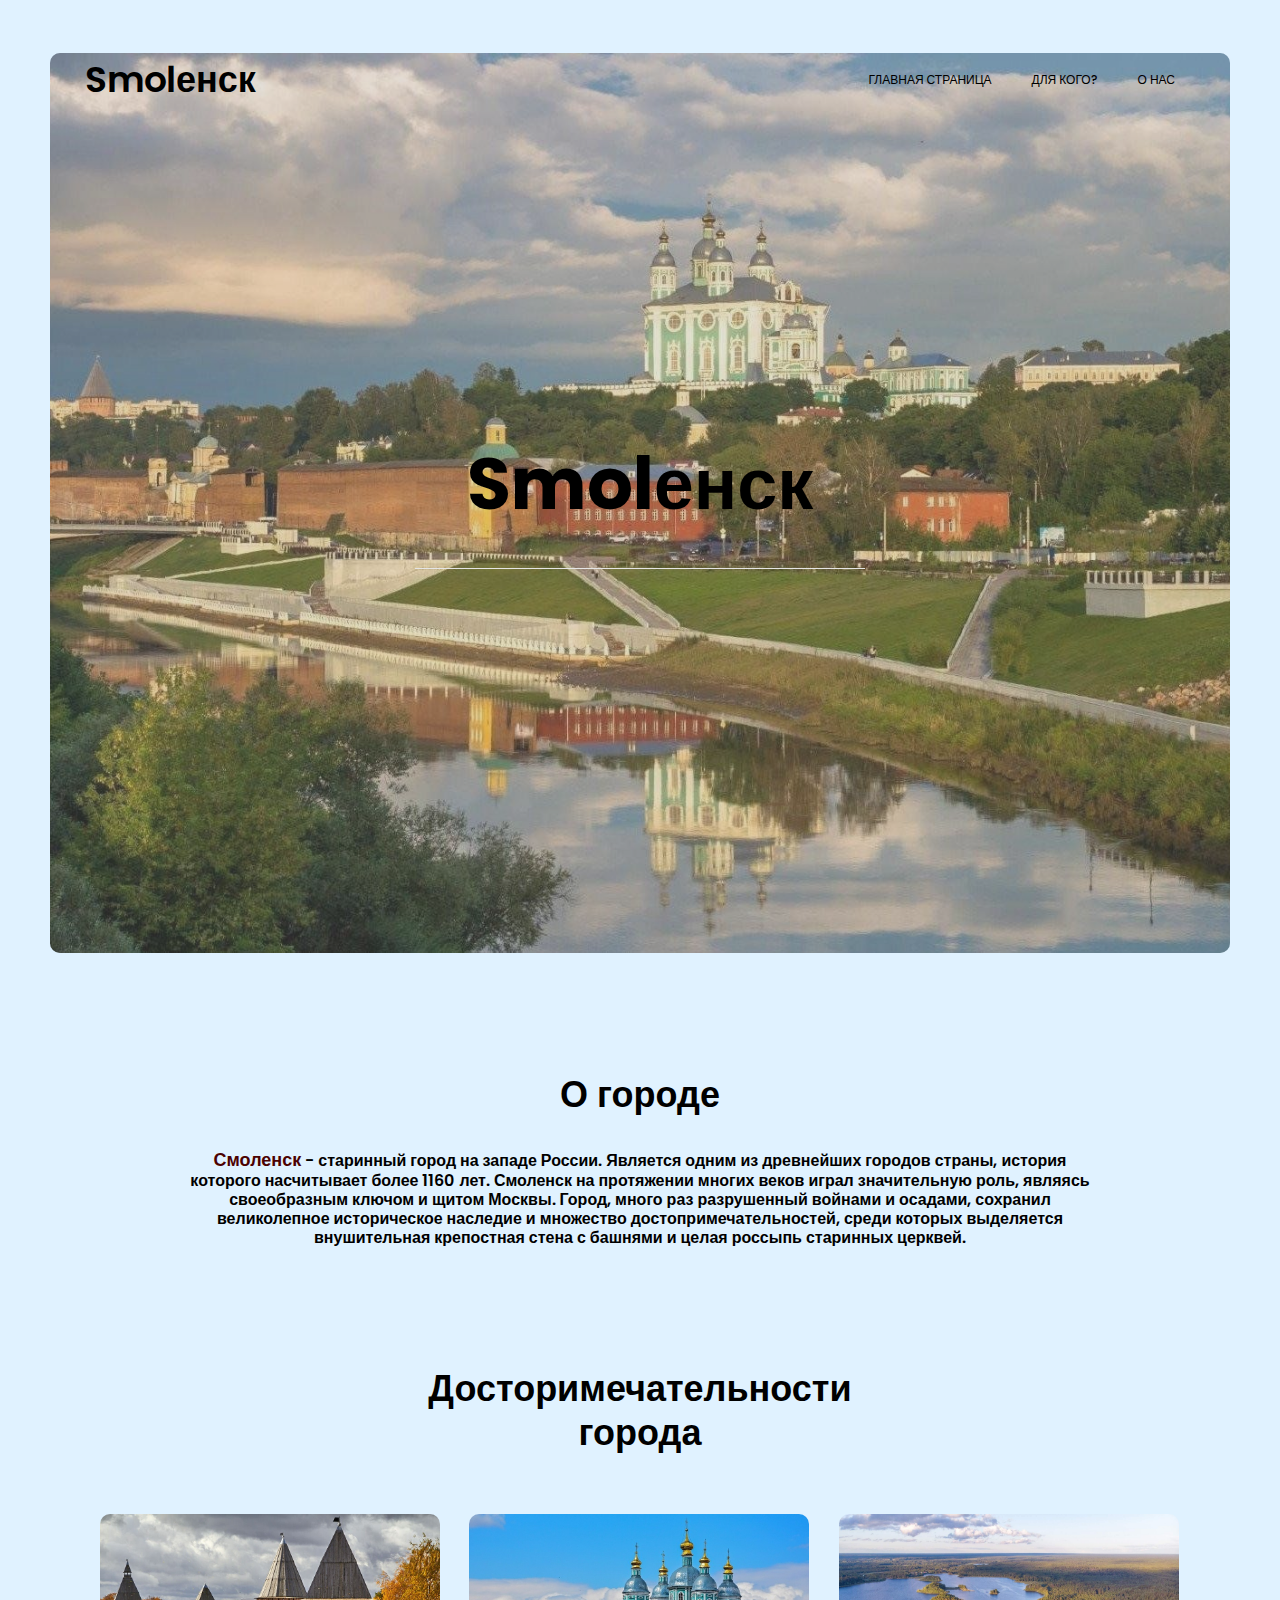
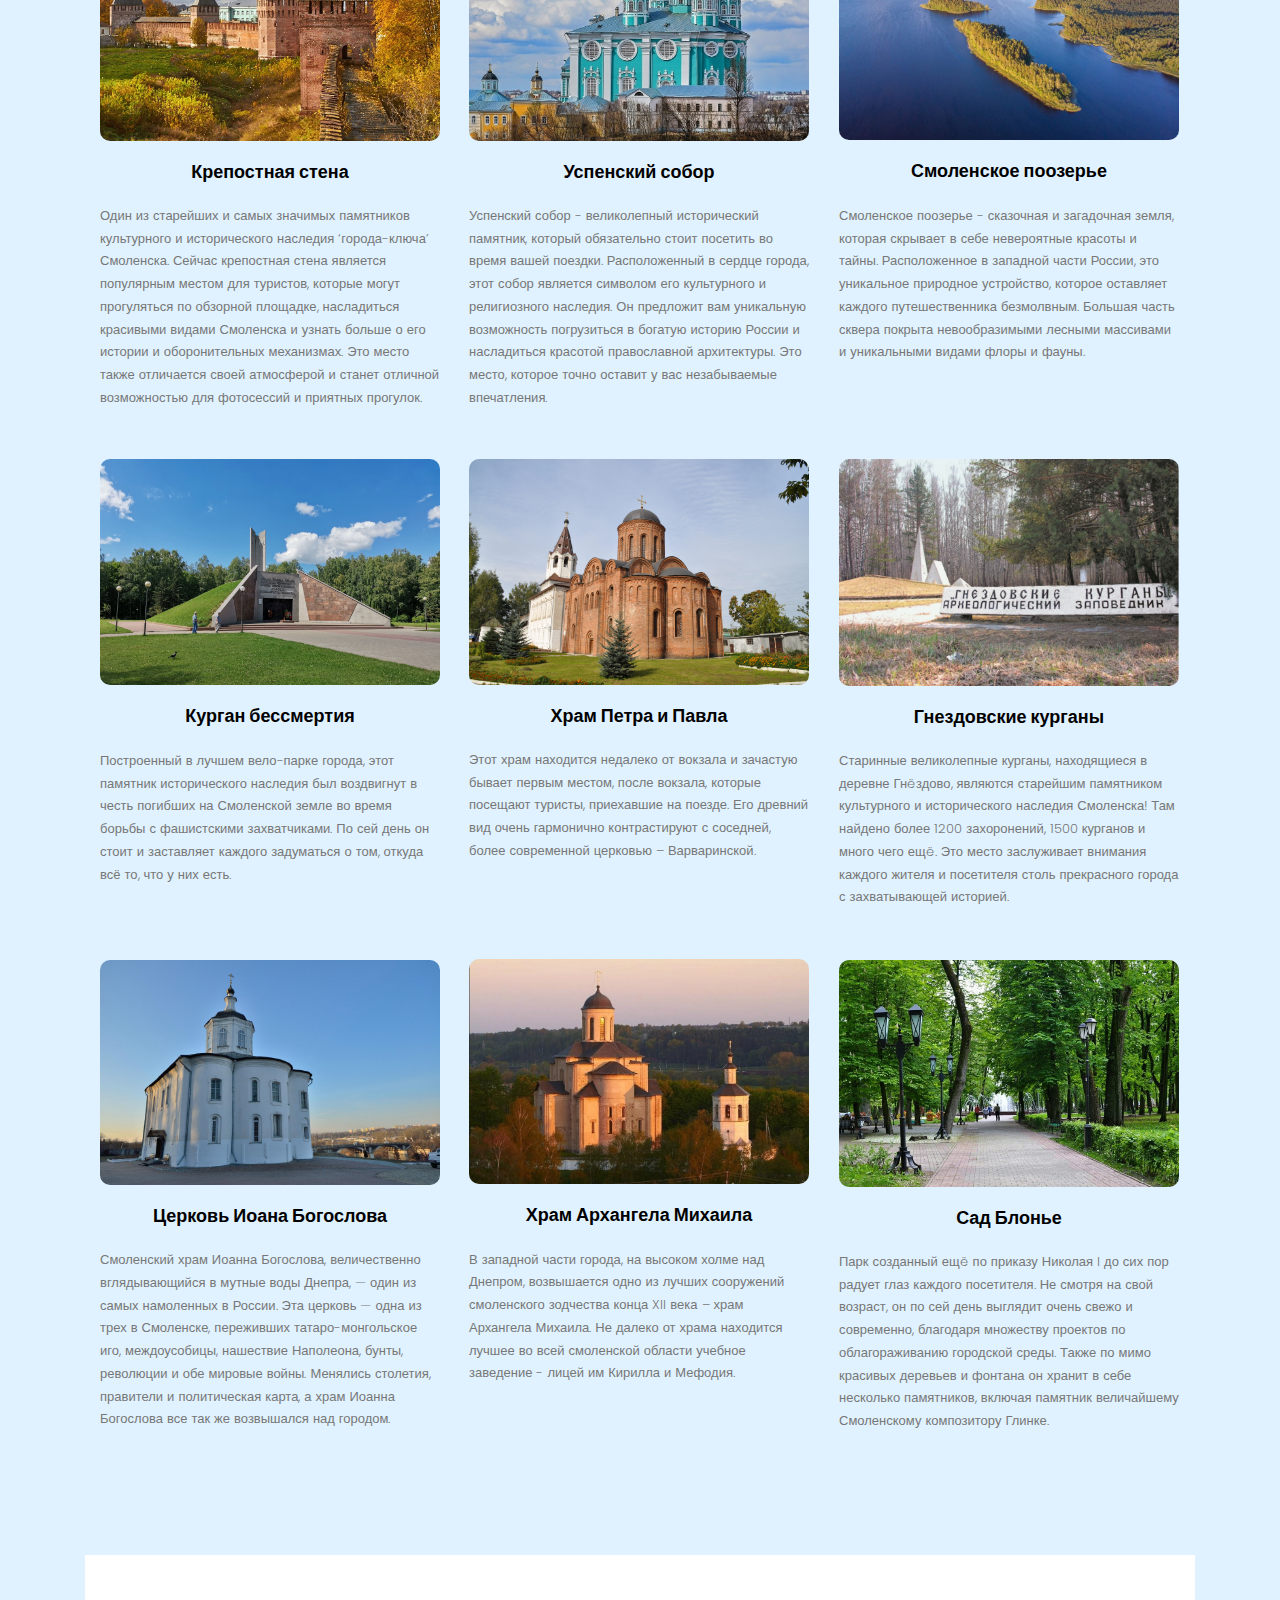
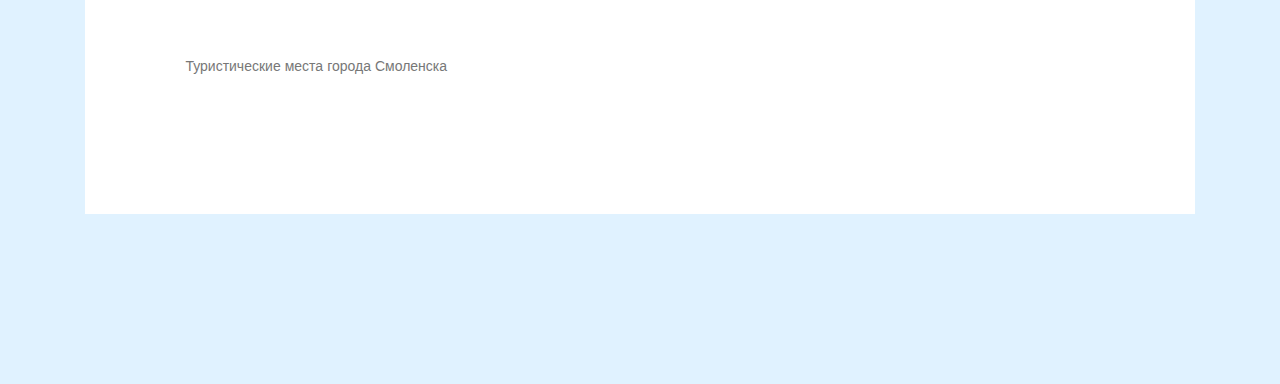
==== commit 76f8cdd2: "Add files via upload" ====
--- a/index.html
+++ b/index.html
@@ -2,12 +2,12 @@
 <html lang="zxx" class="no-js">
 <head>
 	<meta name="viewport" content="width=device-width, initial-scale=1, shrink-to-fit=no">
-	<link rel="shortcut icon" href="img/">
+	<link rel="shortcut icon" href="img/logo.jpg">
 	<meta name="author" content="">
 	<meta name="description" content="">
 	<meta name="keywords" content="">
 	<meta charset="UTF-8">
-	<title></title>
+	<title>Smolенск</title>
 
 	<link href="https://fonts.googleapis.com/css?family=Poppins:100,200,400,300,500,600,700" rel="stylesheet">
 		<link rel="stylesheet" href="css/linearicons.css">
@@ -25,7 +25,7 @@
 		<header class="default-header">
 			<nav class="navbar navbar-expand-lg  navbar-light">
 				<div class="container">
-					  <h1></h1>
+					  <h1>Smolенск</h1>
 					  <button class="navbar-toggler" type="button" data-toggle="collapse" data-target="#navbarSupportedContent" aria-controls="navbarSupportedContent" aria-expanded="false" aria-label="Toggle navigation">
 						<span class="text-white lnr lnr-menu"></span>
 					  </button>
@@ -52,6 +52,21 @@
 				</div>
 			</div>
 		</section>
+		
+		<section class="portfolio-area section-gap" id="portfolio">
+			<div class="container">
+				  <div class="row d-flex justify-content-center">
+					  <div class="menu-content col-lg-10">
+						  <div class="title text-center">
+							  <h1 class="mb-10">О городе</h1><br>
+							  <h5><h7>Смоленск</h7> - старинный город на западе России. 
+								Является одним из древнейших городов страны, история которого насчитывает более 1160 лет.
+								Смоленск на протяжении многих веков играл значительную роль, являясь своеобразным ключом и щитом Москвы. 
+								Город, много раз разрушенный войнами и осадами, сохранил великолепное историческое наследие и множество достопримечательностей, 
+								среди которых выделяется внушительная крепостная стена с башнями и целая россыпь старинных церквей. </h5>
+						  </div>
+					  </div>
+				  </div>
 
 		<section class="portfolio-area section-gap" id="portfolio">
 			<div class="container">
@@ -91,8 +106,7 @@
 					  <img src="img/Church.jpg" alt="Work 2">
 					  <div class="p-inner">
 						<h4><a href="https://www.smolsobor.ru/" target="_blank">
-							Успенский собор
-						</a></h4>
+							Успенский собор</a></h4>
 						<div class="cat">
 							<br>
 							Успенский собор - великолепный исторический 
@@ -104,7 +118,7 @@
 							в богатую историю России и насладиться красотой
 							православной архитектуры. Это место, которое 
 							точно оставит у вас незабываемые впечатления.
-							<br><br>
+							<br>
 						</div>
 					  </div>
 					</div>
@@ -134,8 +148,16 @@
 					<div class="item">
 					  <img src="img/Forest.jpg" alt="Work 4">
 					  <div class="p-inner">
-						<h4><a href=""> Гнездовские курганы </a></h4>
-						<div class="cat"></div>
+						<h4><a href="https://gnezdovo-museum.ru/" target="_blank"> Гнездовские курганы </a></h4>
+						<div class="cat"><br>
+							Старинные великолепные курганы, находящиеся в 
+							деревне Гнëздово, являются старейшим памятником
+							культурного и исторического наследия Смоленска!
+							Там найдено более 1200 захоронений, 1500 
+							курганов и много чего ещë. Это место заслуживает
+							внимания каждого жителя и посетителя столь
+							прекрасного города с захватывающей историей.
+						</div>
 					  </div>
 					</div>
 				  </div>
@@ -144,8 +166,16 @@
 					<div class="item">
 					  <img src="img/Kurgan.jpg" alt="Work 5">
 					  <div class="p-inner">
-						<h4><a href=""> Курган бессмертия</a></h4>
-						<div class="cat"></div>
+						<h4><a href="https://tonkosti.ru/Курган_Бессмертия_в_Смоленске" target="_blank"> Курган бессмертия</a></h4>
+						<div class="cat">
+							<br>Построенный в лучшем вело-парке 
+							города, этот памятник исторического наследия 
+							был воздвигнут в честь погибших на Смоленской 
+							земле во время борьбы с фашистскими захватчиками. 
+							По сей день он стоит и заставляет каждого задуматься 
+							о том, откуда всё то, что у них есть.
+							<br><br>
+						</div>
 					  </div>
 					</div>
 				  </div>
@@ -153,8 +183,15 @@
 					<div class="item">
 					  <img src="img/Temple_1.jpg" alt="Work 6">
 					  <div class="p-inner">
-						<h4><a href="">Храм Петра и Павла</a></h4>
-						<div class="cat"></div>
+						<h4><a href="https://www.culture.ru/objects/1476/khram-vo-imya-svyatykh-pervoverkhovnykh-apostolov-petra-i-pavla-v-smolenske-petropavlovskii-khram" target="_blank">Храм Петра и Павла</a></h4>
+						<div class="cat"><br>
+							Этот храм находится недалеко от 
+							вокзала и зачастую бывает первым местом, после 
+							вокзала, которые посещают туристы, приехавшие 
+							на поезде. Его древний вид очень гармонично 
+							контрастируют с соседней, более современной 
+							церковью – Варваринской. <br><br><br>
+						</div>
 					  </div>
 					</div>
 				  </div>
@@ -162,8 +199,15 @@
 					<div class="item">
 					  <img src="img/Temple_2.jfif" alt="Work 7">
 					  <div class="p-inner">
-						<h4><a href="">Храм Архангела Михаила</a></h4>
-						<div class="cat"></div>
+						<h4><a href="https://tonkosti.ru/Храм_Архангела_Михаила_в_Смоленске" target="_blank">Храм Архангела Михаила</a></h4>
+						<div class="cat"><br>
+							В западной части города, на высоком холме над 
+							Днепром, возвышается одно из лучших сооружений 
+							смоленского зодчества конца XII века – храм 
+							Архангела Михаила. Не далеко от храма находится 
+							лучшее во всей смоленской области учебное 
+							заведение - лицей им Кирилла и Мефодия. 
+						</div>
 					  </div>
 					</div>
 				  </div>
@@ -171,8 +215,17 @@
 					<div class="item">
 					  <img src="img/Temple_3.jpg" alt="Work 8">
 					  <div class="p-inner">
-						<h4><a href="">Церковь Иоана Богослова</a></h4>
-						<div class="cat"></div>
+						<h4><a href="http://www.visitsmolensk.ru/chto-posmotret/dostoprimechatelnosti/cerkvi/117/" target="_blank">Церковь Иоана Богослова</a></h4>
+						<div class="cat"><br>
+							Смоленский храм Иоанна Богослова, величественно 
+							вглядывающийся в мутные воды Днепра, — один из 
+							самых намоленных в России. Эта церковь — одна из 
+							трех в Смоленске, переживших татаро-монгольское иго, 
+							междоусобицы, нашествие Наполеона, бунты, революции 
+							и обе мировые войны. Менялись столетия, правители и 
+							политическая карта, а храм Иоанна Богослова все так 
+							же возвышался над городом.
+						</div>
 					  </div>
 					</div>
 				  </div>		
@@ -180,17 +233,17 @@
 					<div class="item">
 					  <img src="img/Park.jfif" alt="Work 9">
 					  <div class="p-inner">
-						<h4><a href="">Сад Блонье</a></h4>
-						<div class="cat"></div>
-					  </div>
-					</div>
-				  </div>
-				  <div class="single-portfolio col-sm-4 all personal">
-					<div class="item">
-					  <img src="img/" alt="Work 10">
-					  <div class="p-inner">
-						<h4><a href=""></a></h4>
-						<div class="cat"></div>
+						<h4><a href="https://travelask.ru/russia/smolensk/sad-blonie" target="_blank">Сад Блонье</a></h4>
+						<div class="cat"><br>
+							Парк созданный ещë по приказу Николая I до сих 
+							пор радует глаз каждого посетителя. Не смотря 
+							на свой возраст, он по сей день выглядит очень 
+							свежо и современно, благодаря множеству проектов 
+							по облагораживанию городской среды. Также по мимо 
+							красивых деревьев и фонтана он хранит в себе 
+							несколько памятников, включая памятник 
+							величайшему Смоленскому композитору Глинке.
+						</div>
 					  </div>
 					</div>
 				  </div>				  					        		        
@@ -198,46 +251,13 @@
 			  </div>
 			</div>
 		  </section>
-
-		<section class="service-area section-gap relative" id="service">
-			<div class="container"></div>	
-		</section>
-
-		<section class="services-area pb-100" >
-			<div class="container">
-				<div class="row">
-					<div class="col-lg-4">
-						<div class="single-service">
-							<img class="img-fluid" src="img/" alt="">
-							<h4><a href=""></a></h4>
-							<h6></h6>
-						</div>
-					</div>
-					<div class="col-lg-4">
-						<div class="single-service">
-							<img class="img-fluid" src="img/" alt="">
-							<h4><a href=""></a></h4>
-							<h6></h6>
-						</div>
-					</div>
-					<div class="col-lg-4">
-						<div class="single-service">
-							<img class="img-fluid" src="img/" alt="">
-							<h4><a href="communication.html"></a></h4>
-							<h6></h6>
-						</div>
-					</div>														
-				</div>
-			</div>	
-		</section>
 
 			<footer class="footer-area section-gap">
 				<div class="container">
 					<div class="row">
 						<div class="col-lg-5 col-md-6 col-sm-6">
 							<div class="single-footer-widget">
-								<p></p><br>
-								<h5><a href="">ТГ бот</a></h5>
+								<p>Туристические места города Смоленска</p>
 							</div>
 						</div>						
 					</div>
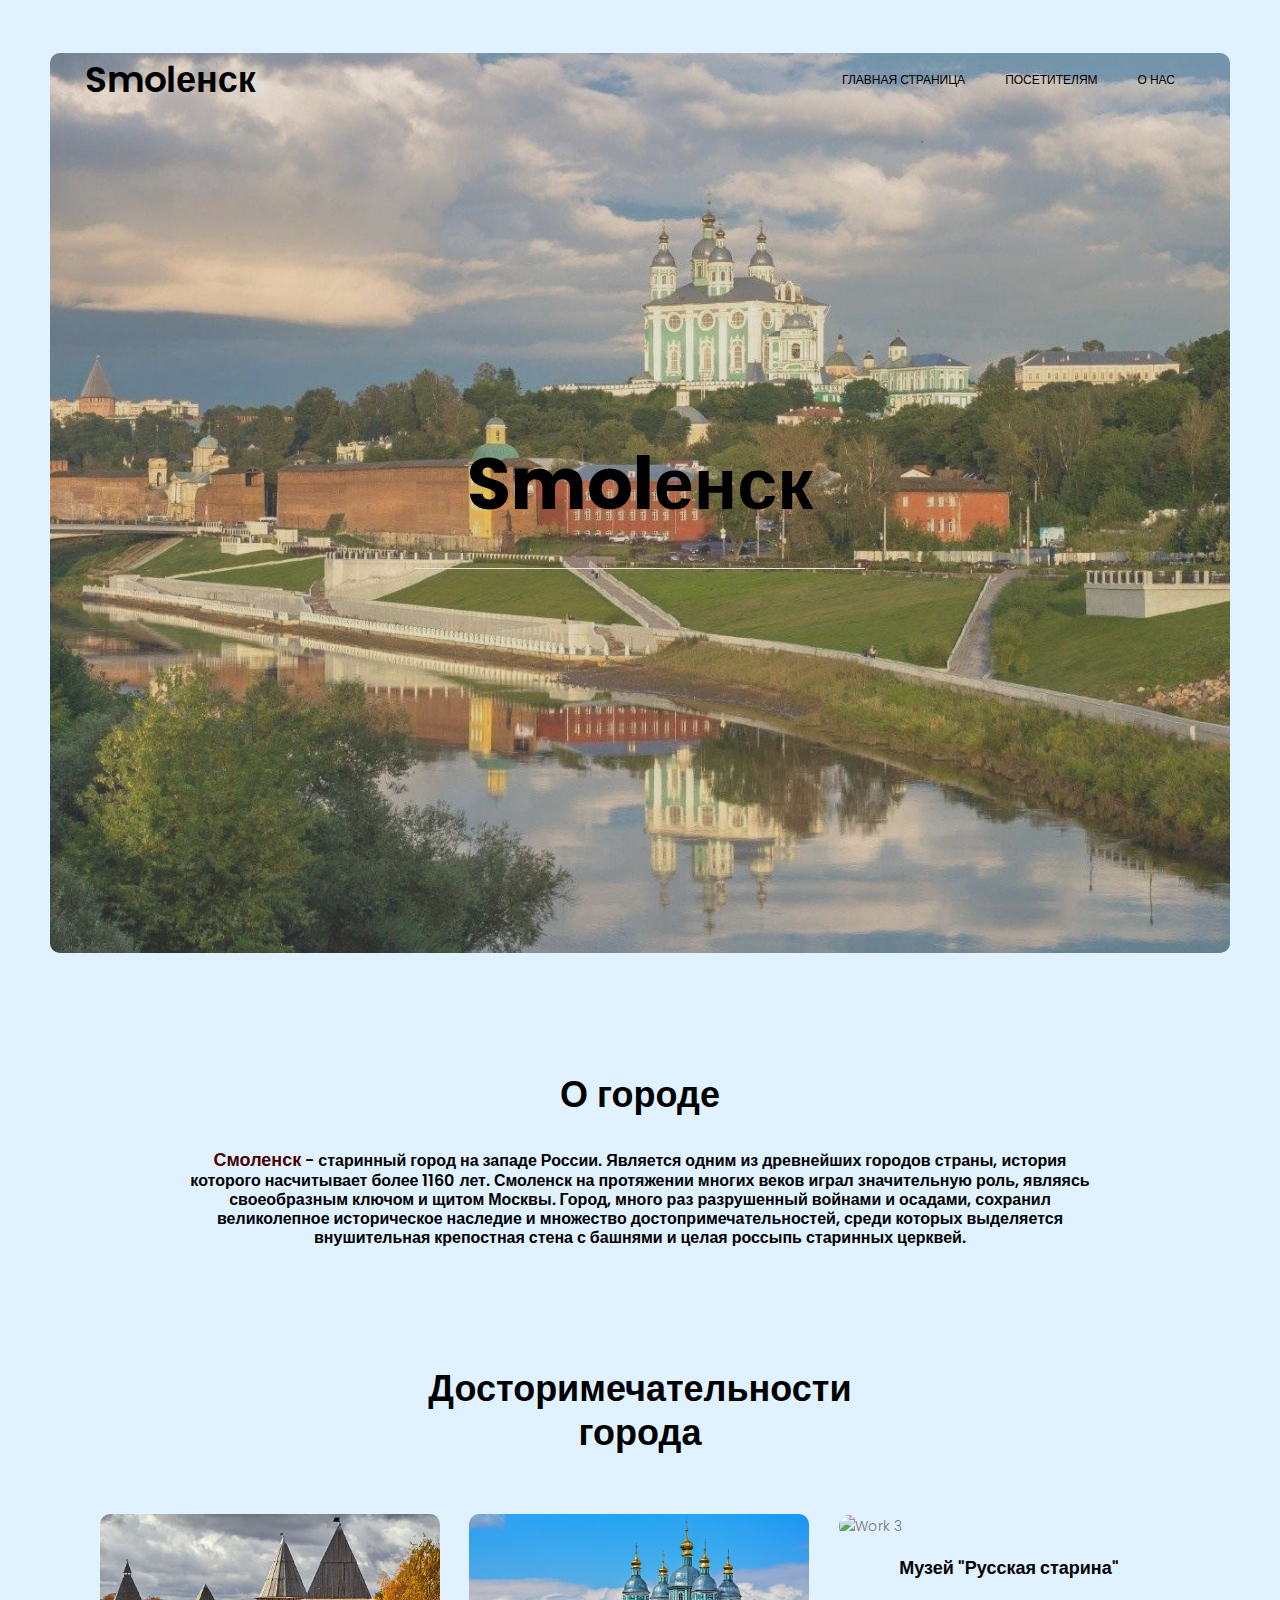
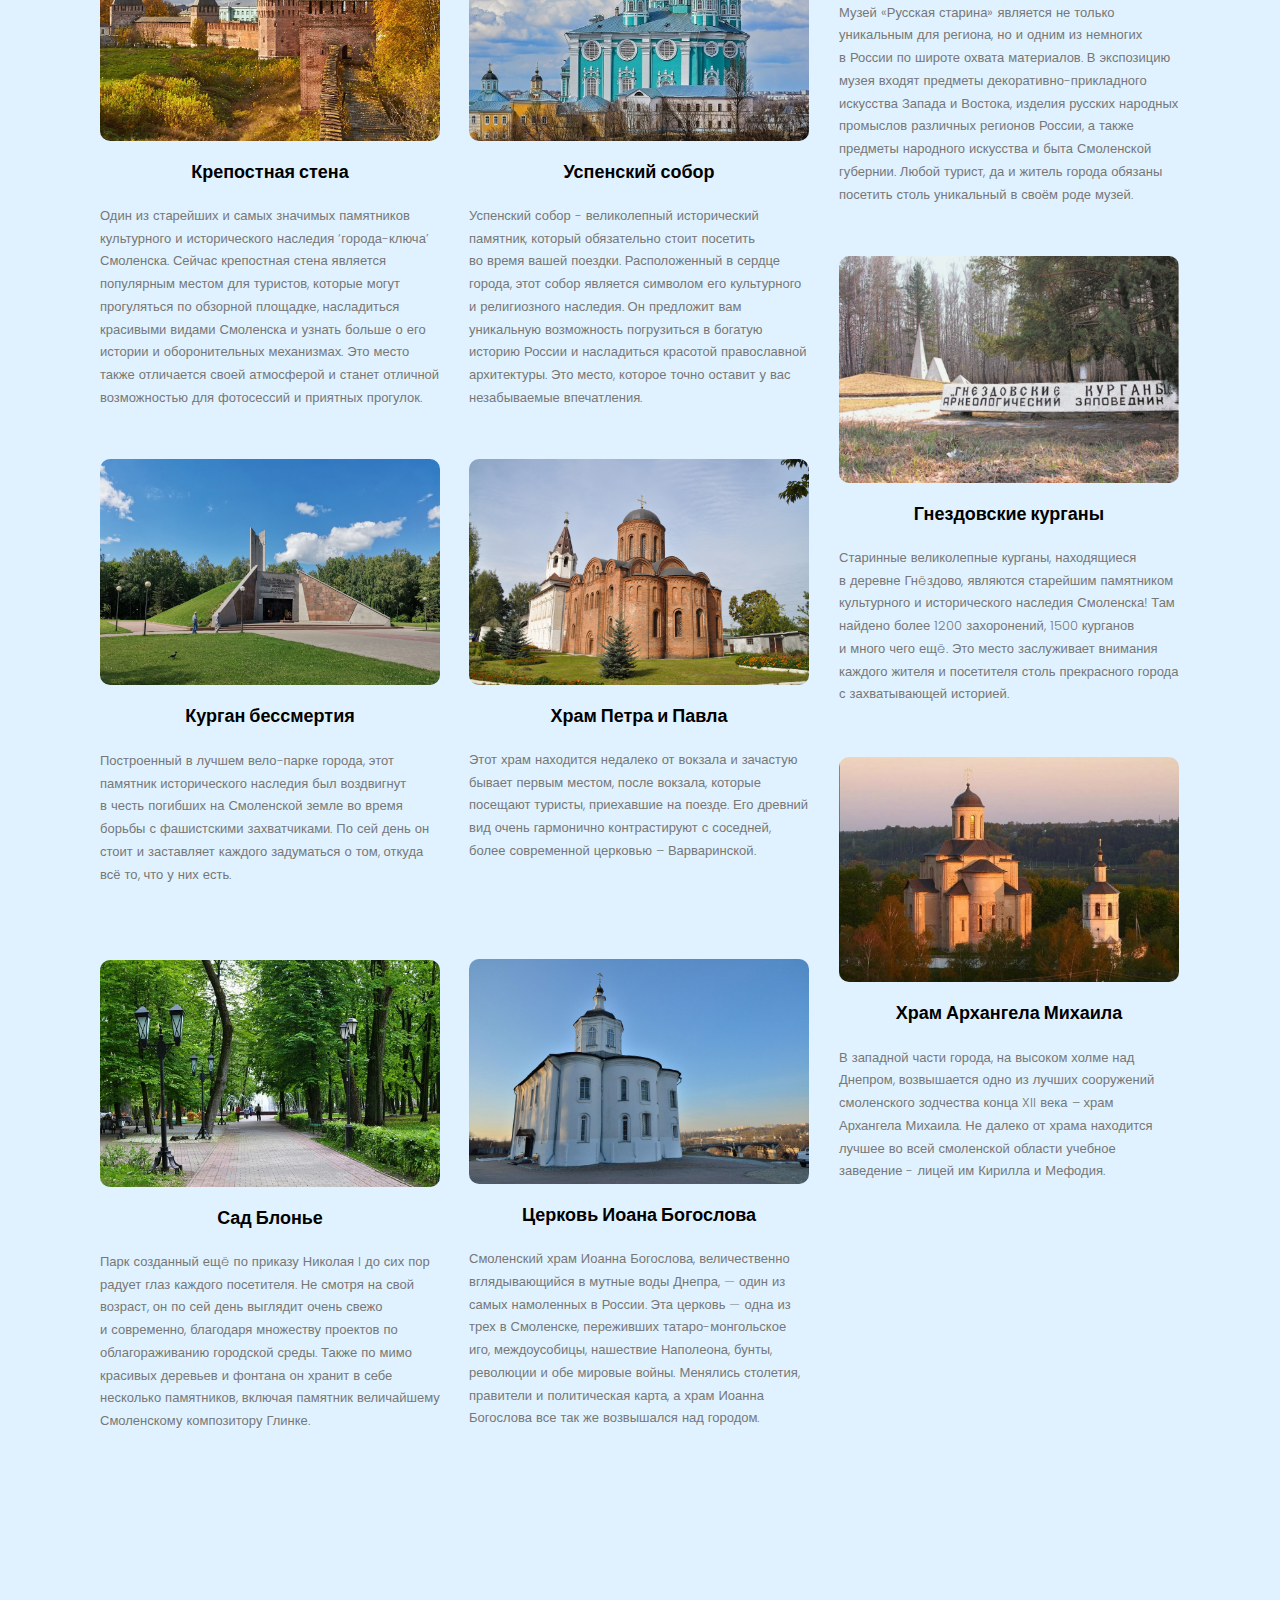
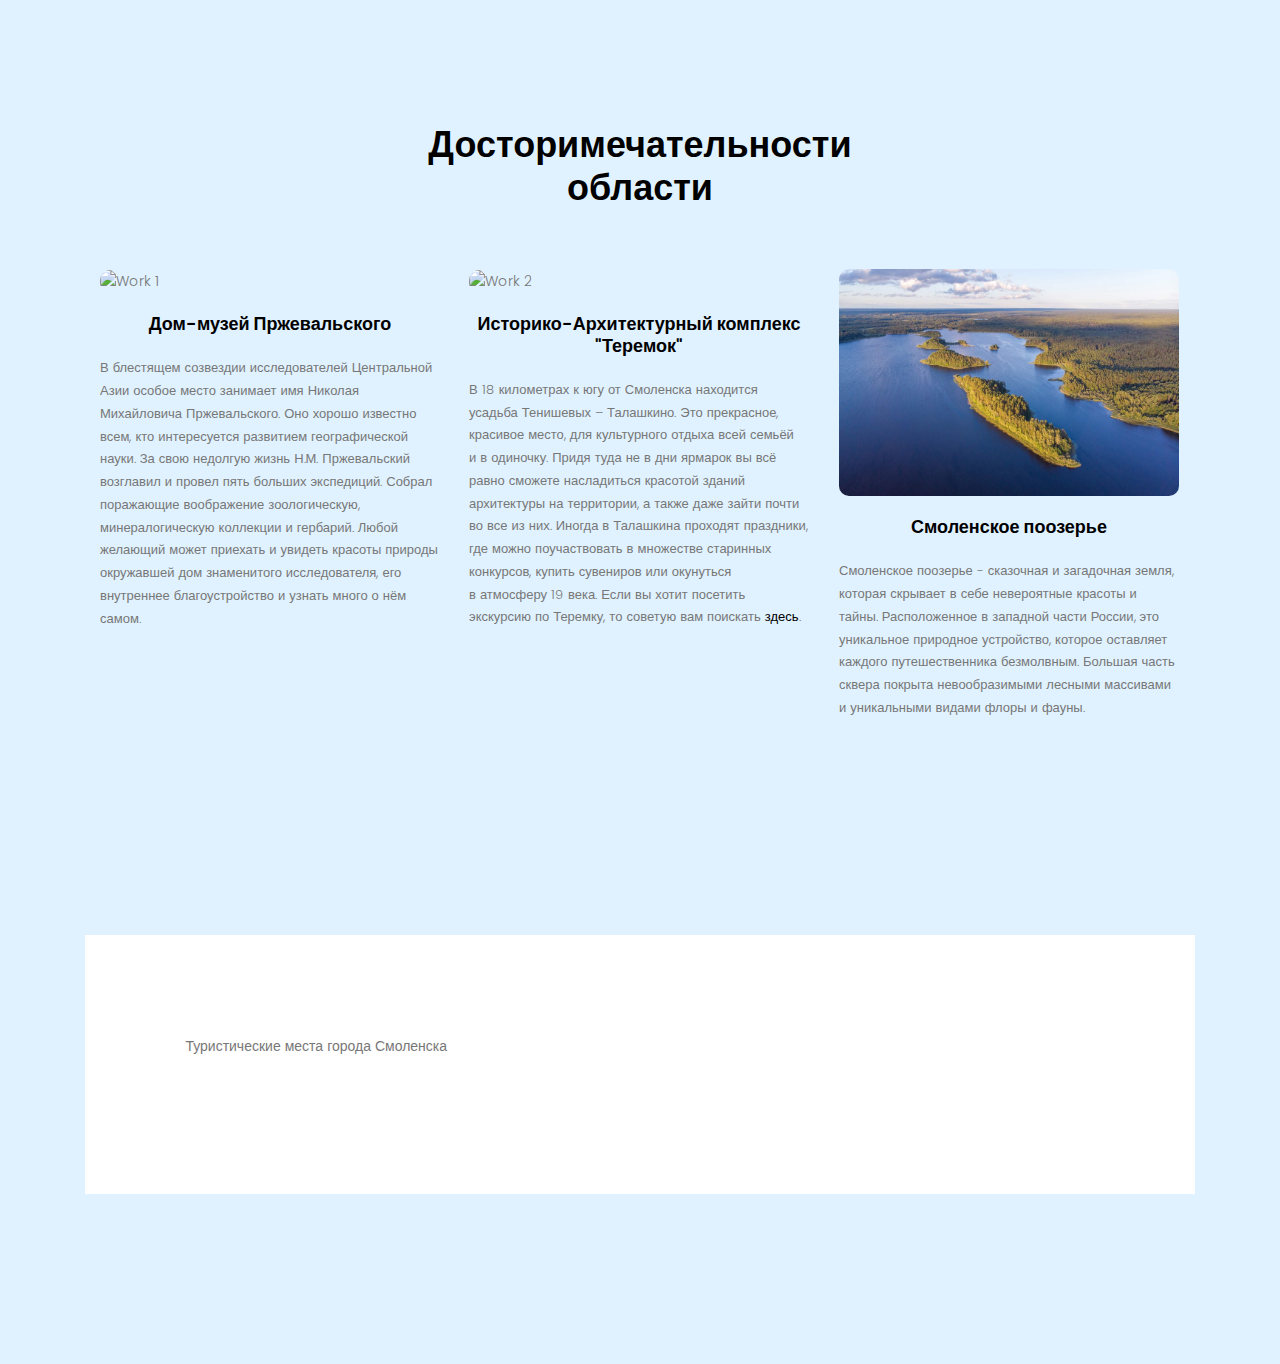
==== commit d36f4d7b: "Add files via upload" ====
--- a/index.html
+++ b/index.html
@@ -33,7 +33,7 @@
 					  <div class="collapse navbar-collapse justify-content-end align-items-center" id="navbarSupportedContent">
 						<ul class="navbar-nav">
 							<li><a href="index.html">Главная страница</a></li>
-							<li><a href="index2.html">Для кого?</a></li>
+							<li><a href="index2.html">Посетителям</a></li>
 							<li><a href="index3.html">О нас</a></li>
 						</ul>
 					  </div>						
@@ -111,13 +111,203 @@
 							<br>
 							Успенский собор - великолепный исторический 
 							памятник, который обязательно стоит посетить 
-							во время вашей поездки. Расположенный в сердце 
+							<br>во время вашей поездки. Расположенный в сердце 
 							города, этот собор является символом его 
-							культурного и религиозного наследия. Он 
+							культурного <br>и религиозного наследия. Он 
 							предложит вам уникальную возможность погрузиться
 							в богатую историю России и насладиться красотой
 							православной архитектуры. Это место, которое 
 							точно оставит у вас незабываемые впечатления.
+							<br>
+						</div>
+					  </div>
+					</div>
+				  </div>
+				  <div class="single-portfolio col-sm-4 all agency">
+					<div class="item">
+					  <img src="img/Museum.jpg" alt="Work 3">
+					  <div class="p-inner">
+						<h4><a href="https://www.smolensk-museum.ru/catalog/muzej-russkaya-starina/" target="_blank">
+							Музей "Русская старина"
+						</a></h4>
+						<div class="cat">
+							<br>
+							Музей «Русская старина» является не только 
+							уникальным для региона, но и одним из немногих <br>
+							в России по широте охвата материалов. В 
+							экспозицию музея входят предметы 
+							декоративно-прикладного искусства Запада и 
+							Востока, изделия русских народных промыслов 
+							различных регионов России, а также предметы 
+							народного искусства и быта Смоленской губернии. 
+							Любой турист, да и житель города обязаны 
+							посетить столь уникальный в своём роде музей.
+							<br>
+						</div>
+					  </div>
+					</div>
+				  </div>
+				  <div class="single-portfolio col-sm-4 all portal">
+					<div class="item">
+					  <img src="img/Forest.jpg" alt="Work 4">
+					  <div class="p-inner">
+						<h4><a href="https://gnezdovo-museum.ru/" target="_blank"> Гнездовские курганы </a></h4>
+						<div class="cat"><br>
+							Старинные великолепные курганы, находящиеся <br>в 
+							деревне Гнëздово, являются старейшим памятником
+							культурного и исторического наследия Смоленска!
+							Там найдено более 1200 захоронений, 1500 
+							курганов <br>и много чего ещë. Это место заслуживает
+							внимания каждого жителя и посетителя столь
+							прекрасного города с захватывающей историей.
+						</div>
+					  </div>
+					</div>
+				  </div>
+
+				  <div class="single-portfolio col-sm-4 all corporate">
+					<div class="item">
+					  <img src="img/Kurgan.jpg" alt="Work 5">
+					  <div class="p-inner">
+						<h4><a href="https://tonkosti.ru/Курган_Бессмертия_в_Смоленске" target="_blank"> Курган бессмертия</a></h4>
+						<div class="cat">
+							<br>Построенный в лучшем вело-парке 
+							города, этот памятник исторического наследия 
+							был воздвигнут <br>в честь погибших на Смоленской 
+							земле во время борьбы с фашистскими захватчиками. 
+							По сей день он стоит и заставляет каждого задуматься 
+							о том, откуда всё то, что у них есть.
+							<br><br>
+						</div>
+					  </div>
+					</div>
+				  </div>
+				  <div class="single-portfolio col-sm-4 all personal">
+					<div class="item">
+					  <img src="img/Temple_1.jpg" alt="Work 6">
+					  <div class="p-inner">
+						<h4><a href="https://www.culture.ru/objects/1476/khram-vo-imya-svyatykh-pervoverkhovnykh-apostolov-petra-i-pavla-v-smolenske-petropavlovskii-khram" target="_blank">Храм Петра и Павла</a></h4>
+						<div class="cat"><br>
+							Этот храм находится недалеко от 
+							вокзала и зачастую бывает первым местом, после 
+							вокзала, которые посещают туристы, приехавшие 
+							на поезде. Его древний вид очень гармонично 
+							контрастируют с соседней, более современной 
+							церковью – Варваринской. <br><br><br>
+						</div>
+					  </div>
+					</div>
+				  </div>
+				  <div class="single-portfolio col-sm-4 all agency">
+					<div class="item">
+					  <img src="img/Temple_2.jfif" alt="Work 7">
+					  <div class="p-inner">
+						<h4><a href="https://tonkosti.ru/Храм_Архангела_Михаила_в_Смоленске" target="_blank">Храм Архангела Михаила</a></h4>
+						<div class="cat"><br>
+							В западной части города, на высоком холме над 
+							Днепром, возвышается одно из лучших сооружений 
+							смоленского зодчества конца XII века – храм 
+							Архангела Михаила. Не далеко от храма находится 
+							лучшее во всей смоленской области учебное 
+							заведение - лицей им Кирилла и Мефодия. 
+						</div>
+					  </div>
+					</div>
+				  </div>
+				  <div class="single-portfolio col-sm-4 all portal">
+					<div class="item">
+					  <img src="img/Temple_3.jpg" alt="Work 8">
+					  <div class="p-inner">
+						<h4><a href="http://www.visitsmolensk.ru/chto-posmotret/dostoprimechatelnosti/cerkvi/117/" target="_blank">Церковь Иоана Богослова</a></h4>
+						<div class="cat"><br>
+							Смоленский храм Иоанна Богослова, величественно 
+							вглядывающийся в мутные воды Днепра, — один из 
+							самых намоленных в России. Эта церковь — одна из 
+							трех в Смоленске, переживших татаро-монгольское иго, 
+							междоусобицы, нашествие Наполеона, бунты, революции 
+							и обе мировые войны. Менялись столетия, правители и 
+							политическая карта, а храм Иоанна Богослова все так 
+							же возвышался над городом.
+						</div>
+					  </div>
+					</div>
+				  </div>		
+				  <div class="single-portfolio col-sm-4 all corporate">
+					<div class="item">
+					  <img src="img/Park.jfif" alt="Work 9">
+					  <div class="p-inner">
+						<h4><a href="https://travelask.ru/russia/smolensk/sad-blonie" target="_blank">Сад Блонье</a></h4>
+						<div class="cat"><br>
+							Парк созданный ещë по приказу Николая I до сих 
+							пор радует глаз каждого посетителя. Не смотря 
+							на свой возраст, он по сей день выглядит очень 
+							свежо <br>и современно, благодаря множеству проектов 
+							по облагораживанию городской среды. Также по мимо 
+							красивых деревьев и фонтана он хранит в себе 
+							несколько памятников, включая памятник 
+							величайшему Смоленскому композитору Глинке.
+						</div>
+					  </div>
+					</div>
+				  </div>				  					        		        
+				</div>
+			  </div>
+			</div>
+		  </section>
+
+		  <section class="portfolio-area section-gap" id="portfolio">
+			<div class="container">
+				  <div class="row d-flex justify-content-center">
+					  <div class="menu-content col-lg-10">
+						  <div class="title text-center">
+							  <h1 class="mb-10">Досторимечательности<br>
+							области</h1>
+						  </div>
+					  </div>
+				  </div>
+			  
+			  <div class="filters-content">
+				<div class="row grid">
+				  <div class="single-portfolio col-sm-4 all corporate">
+					<div class="item">
+					  <img src="img/House.jfif" alt="Work 1">
+					  <div class="p-inner">
+						<h4><a href="https://smolkrepost.ru/" target="_blank">Дом-музей Пржевальского
+						</a></h4>
+						<div class="cat">
+							<br>
+							В блестящем созвездии исследователей Центральной 
+							Азии особое место занимает имя Николая Михайловича 
+							Пржевальского. Оно хорошо известно всем, кто интересуется 
+							развитием географической науки. За свою недолгую 
+							жизнь Н.М. Пржевальский возглавил и провел пять 
+							больших экспедиций. Собрал поражающие воображение 
+							зоологическую, минералогическую коллекции и гербарий. 
+							Любой желающий может приехать и увидеть красоты природы 
+							окружавшей дом знаменитого исследователя, его внутреннее 
+							благоустройство и узнать много о нём самом.
+						</div>
+					  </div>
+					</div>
+				  </div>
+				  <div class="single-portfolio col-sm-4 all personal">
+					<div class="item">
+					  <img src="img/House_2.jpg" alt="Work 2">
+					  <div class="p-inner">
+						<h4><a href="https://www.smolsobor.ru/" target="_blank">
+							Историко-Архитектурный комплекс "Теремок"
+						</a></h4>
+						<div class="cat">
+							<br>
+							В 18 километрах к югу от Смоленска находится усадьба 
+							Тенишевых – Талашкино. Это прекрасное, красивое место, 
+							для культурного отдыха всей семьёй <br>и в одиночку. Придя 
+							туда не в дни ярмарок вы всё равно сможете насладиться 
+							красотой зданий архитектуры на территории, а также даже 
+							зайти почти во все из них. Иногда в Талашкина проходят 
+							праздники, где можно поучаствовать в множестве старинных 
+							конкурсов, купить сувениров или окунуться <br>в атмосферу 19 века. 
+							Если вы хотит посетить экскурсию по Теремку, то советую вам поискать <a href="https://extraguide.ru/russia/smolensk/talashkino-flenovo/">здесь</a>.
 							<br>
 						</div>
 					  </div>
@@ -143,110 +333,7 @@
 						</div>
 					  </div>
 					</div>
-				  </div>
-				  <div class="single-portfolio col-sm-4 all portal">
-					<div class="item">
-					  <img src="img/Forest.jpg" alt="Work 4">
-					  <div class="p-inner">
-						<h4><a href="https://gnezdovo-museum.ru/" target="_blank"> Гнездовские курганы </a></h4>
-						<div class="cat"><br>
-							Старинные великолепные курганы, находящиеся в 
-							деревне Гнëздово, являются старейшим памятником
-							культурного и исторического наследия Смоленска!
-							Там найдено более 1200 захоронений, 1500 
-							курганов и много чего ещë. Это место заслуживает
-							внимания каждого жителя и посетителя столь
-							прекрасного города с захватывающей историей.
-						</div>
-					  </div>
-					</div>
-				  </div>
-
-				  <div class="single-portfolio col-sm-4 all corporate">
-					<div class="item">
-					  <img src="img/Kurgan.jpg" alt="Work 5">
-					  <div class="p-inner">
-						<h4><a href="https://tonkosti.ru/Курган_Бессмертия_в_Смоленске" target="_blank"> Курган бессмертия</a></h4>
-						<div class="cat">
-							<br>Построенный в лучшем вело-парке 
-							города, этот памятник исторического наследия 
-							был воздвигнут в честь погибших на Смоленской 
-							земле во время борьбы с фашистскими захватчиками. 
-							По сей день он стоит и заставляет каждого задуматься 
-							о том, откуда всё то, что у них есть.
-							<br><br>
-						</div>
-					  </div>
-					</div>
-				  </div>
-				  <div class="single-portfolio col-sm-4 all personal">
-					<div class="item">
-					  <img src="img/Temple_1.jpg" alt="Work 6">
-					  <div class="p-inner">
-						<h4><a href="https://www.culture.ru/objects/1476/khram-vo-imya-svyatykh-pervoverkhovnykh-apostolov-petra-i-pavla-v-smolenske-petropavlovskii-khram" target="_blank">Храм Петра и Павла</a></h4>
-						<div class="cat"><br>
-							Этот храм находится недалеко от 
-							вокзала и зачастую бывает первым местом, после 
-							вокзала, которые посещают туристы, приехавшие 
-							на поезде. Его древний вид очень гармонично 
-							контрастируют с соседней, более современной 
-							церковью – Варваринской. <br><br><br>
-						</div>
-					  </div>
-					</div>
-				  </div>
-				  <div class="single-portfolio col-sm-4 all agency">
-					<div class="item">
-					  <img src="img/Temple_2.jfif" alt="Work 7">
-					  <div class="p-inner">
-						<h4><a href="https://tonkosti.ru/Храм_Архангела_Михаила_в_Смоленске" target="_blank">Храм Архангела Михаила</a></h4>
-						<div class="cat"><br>
-							В западной части города, на высоком холме над 
-							Днепром, возвышается одно из лучших сооружений 
-							смоленского зодчества конца XII века – храм 
-							Архангела Михаила. Не далеко от храма находится 
-							лучшее во всей смоленской области учебное 
-							заведение - лицей им Кирилла и Мефодия. 
-						</div>
-					  </div>
-					</div>
-				  </div>
-				  <div class="single-portfolio col-sm-4 all portal">
-					<div class="item">
-					  <img src="img/Temple_3.jpg" alt="Work 8">
-					  <div class="p-inner">
-						<h4><a href="http://www.visitsmolensk.ru/chto-posmotret/dostoprimechatelnosti/cerkvi/117/" target="_blank">Церковь Иоана Богослова</a></h4>
-						<div class="cat"><br>
-							Смоленский храм Иоанна Богослова, величественно 
-							вглядывающийся в мутные воды Днепра, — один из 
-							самых намоленных в России. Эта церковь — одна из 
-							трех в Смоленске, переживших татаро-монгольское иго, 
-							междоусобицы, нашествие Наполеона, бунты, революции 
-							и обе мировые войны. Менялись столетия, правители и 
-							политическая карта, а храм Иоанна Богослова все так 
-							же возвышался над городом.
-						</div>
-					  </div>
-					</div>
-				  </div>		
-				  <div class="single-portfolio col-sm-4 all corporate">
-					<div class="item">
-					  <img src="img/Park.jfif" alt="Work 9">
-					  <div class="p-inner">
-						<h4><a href="https://travelask.ru/russia/smolensk/sad-blonie" target="_blank">Сад Блонье</a></h4>
-						<div class="cat"><br>
-							Парк созданный ещë по приказу Николая I до сих 
-							пор радует глаз каждого посетителя. Не смотря 
-							на свой возраст, он по сей день выглядит очень 
-							свежо и современно, благодаря множеству проектов 
-							по облагораживанию городской среды. Также по мимо 
-							красивых деревьев и фонтана он хранит в себе 
-							несколько памятников, включая памятник 
-							величайшему Смоленскому композитору Глинке.
-						</div>
-					  </div>
-					</div>
-				  </div>				  					        		        
+				  </div>			  					        		        
 				</div>
 			  </div>
 			</div>
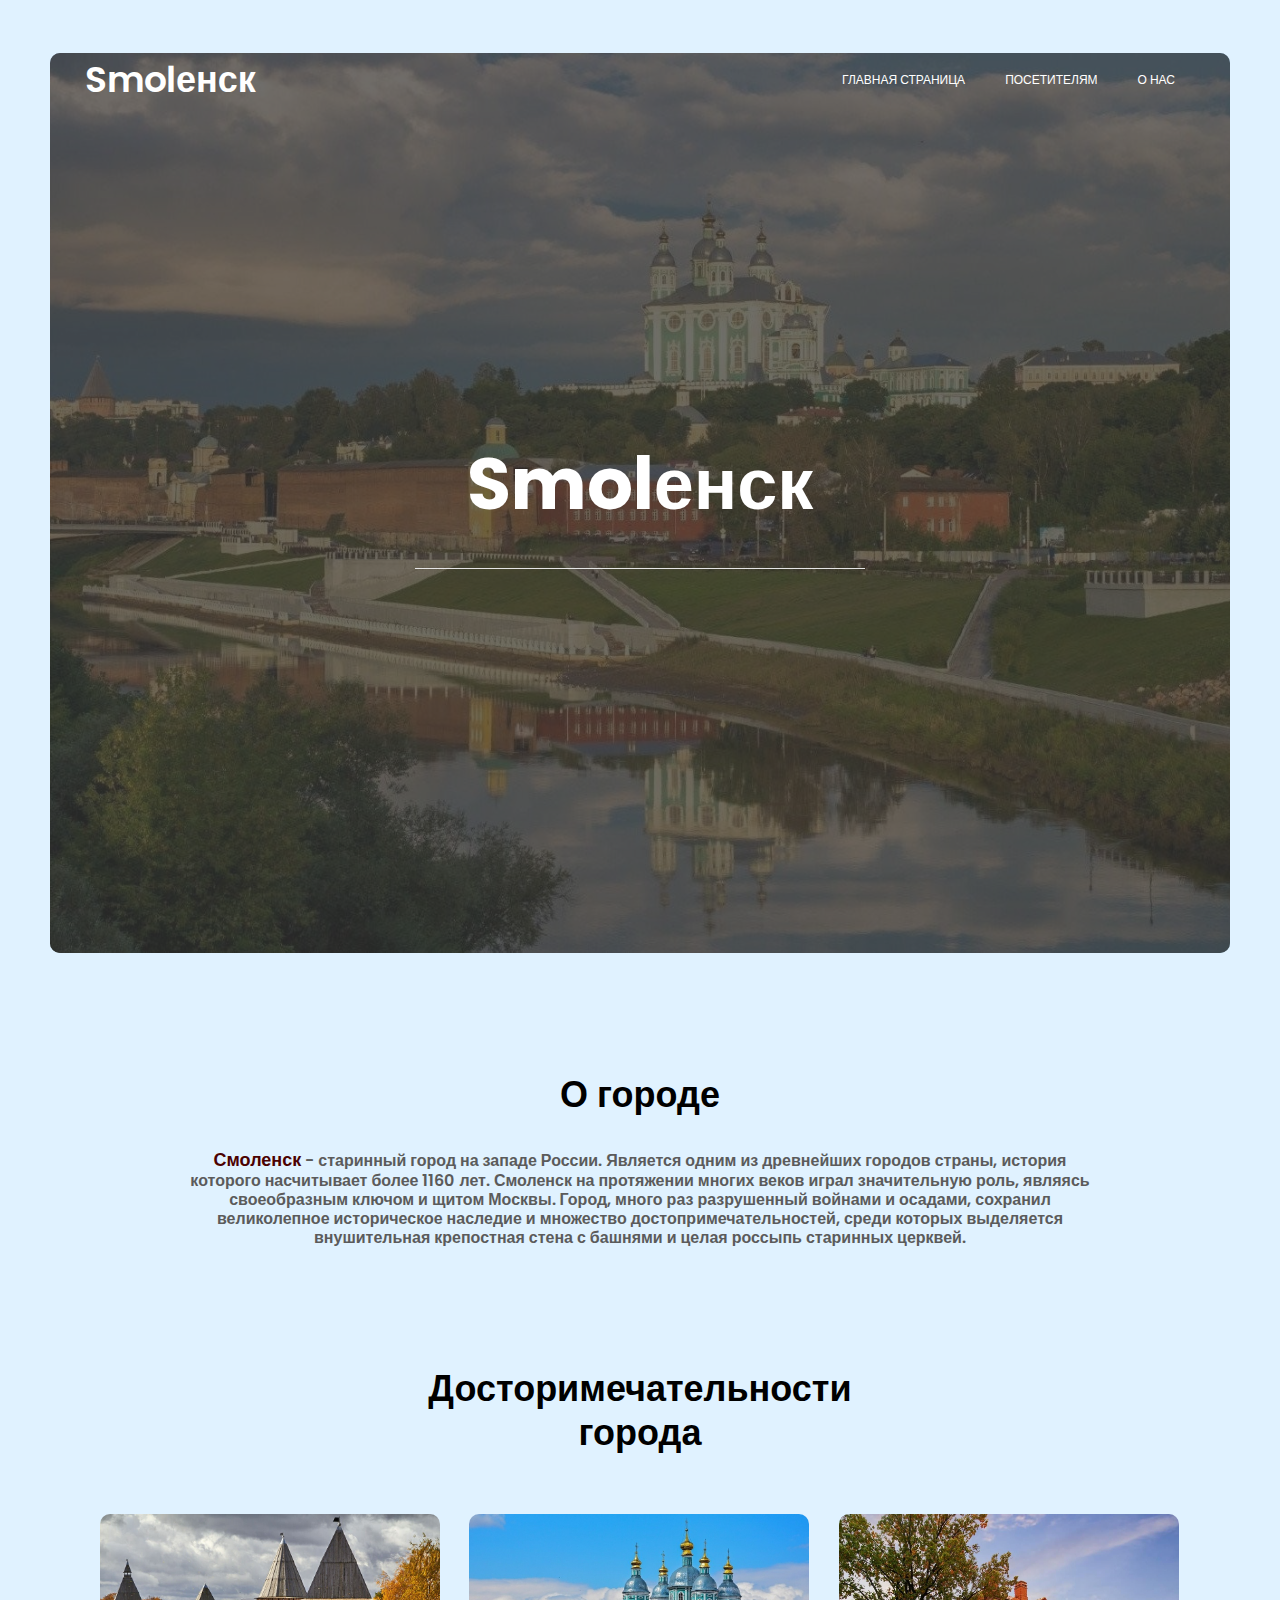
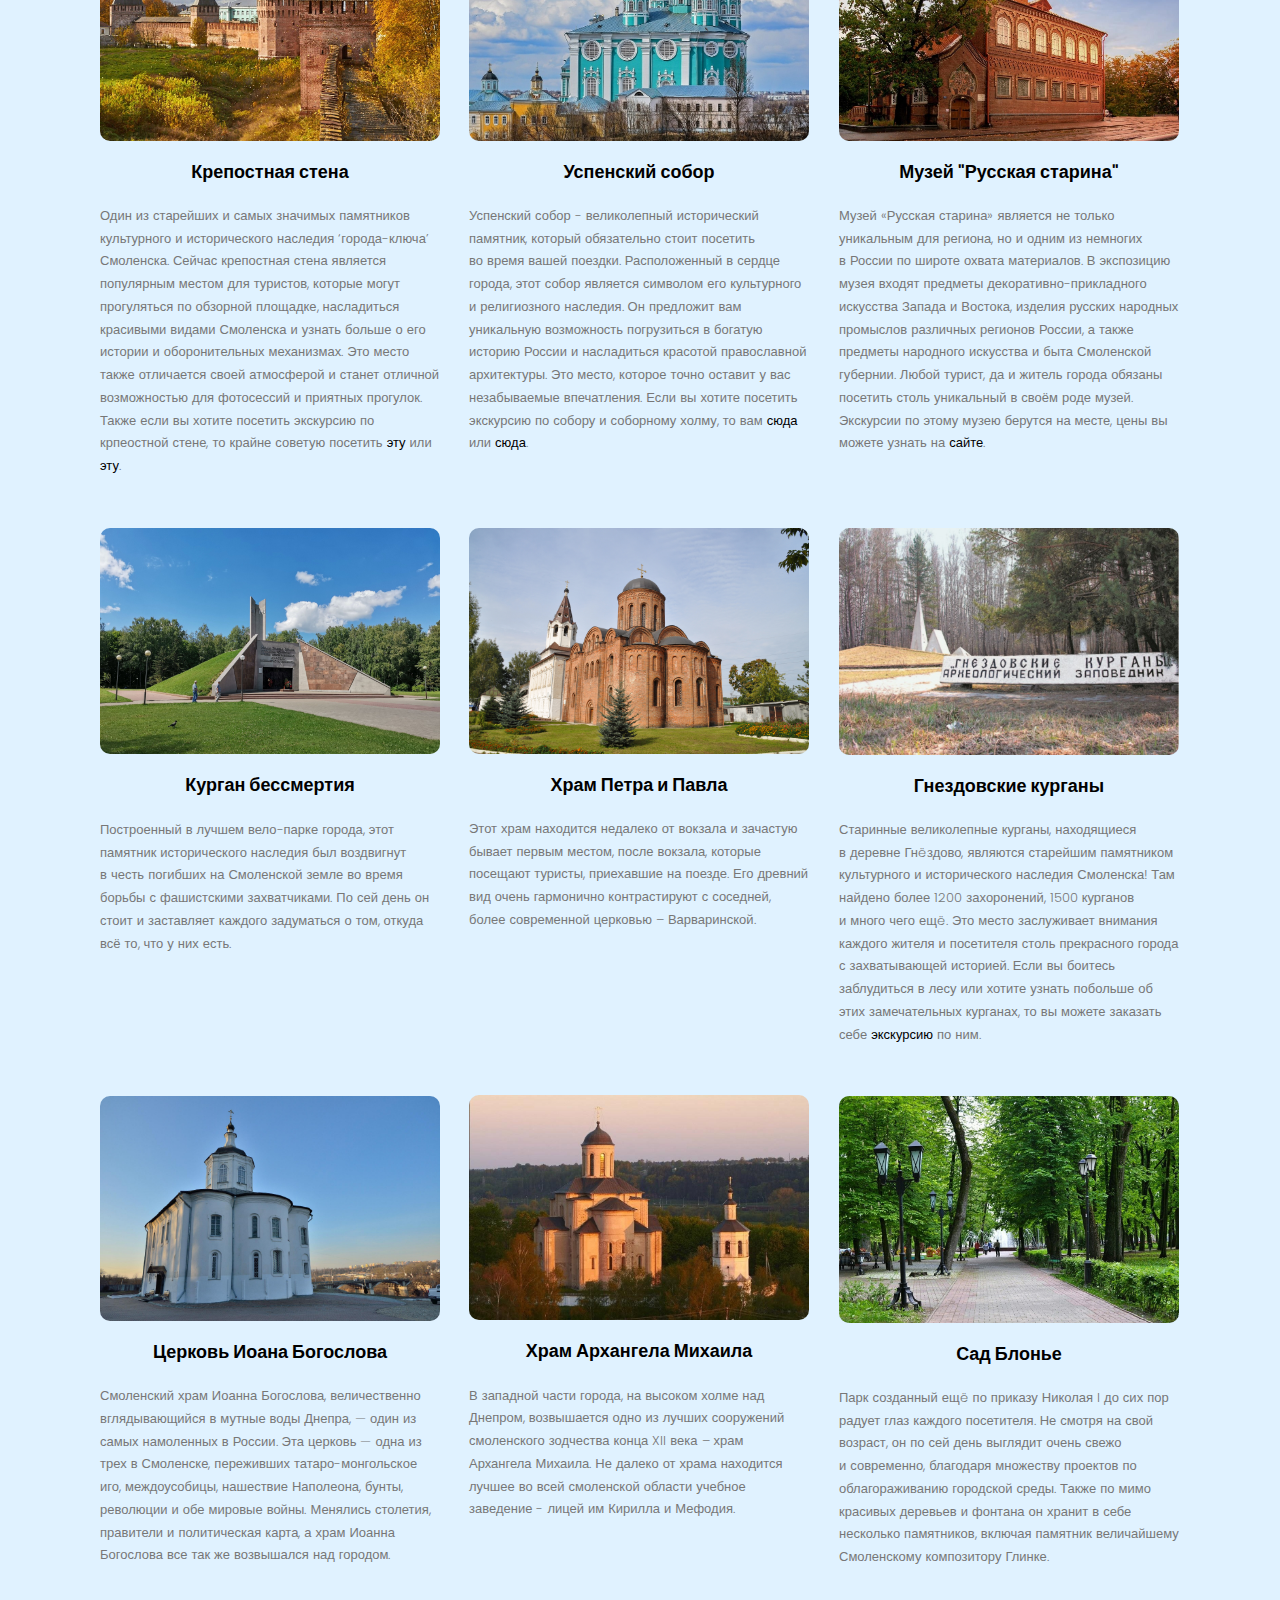
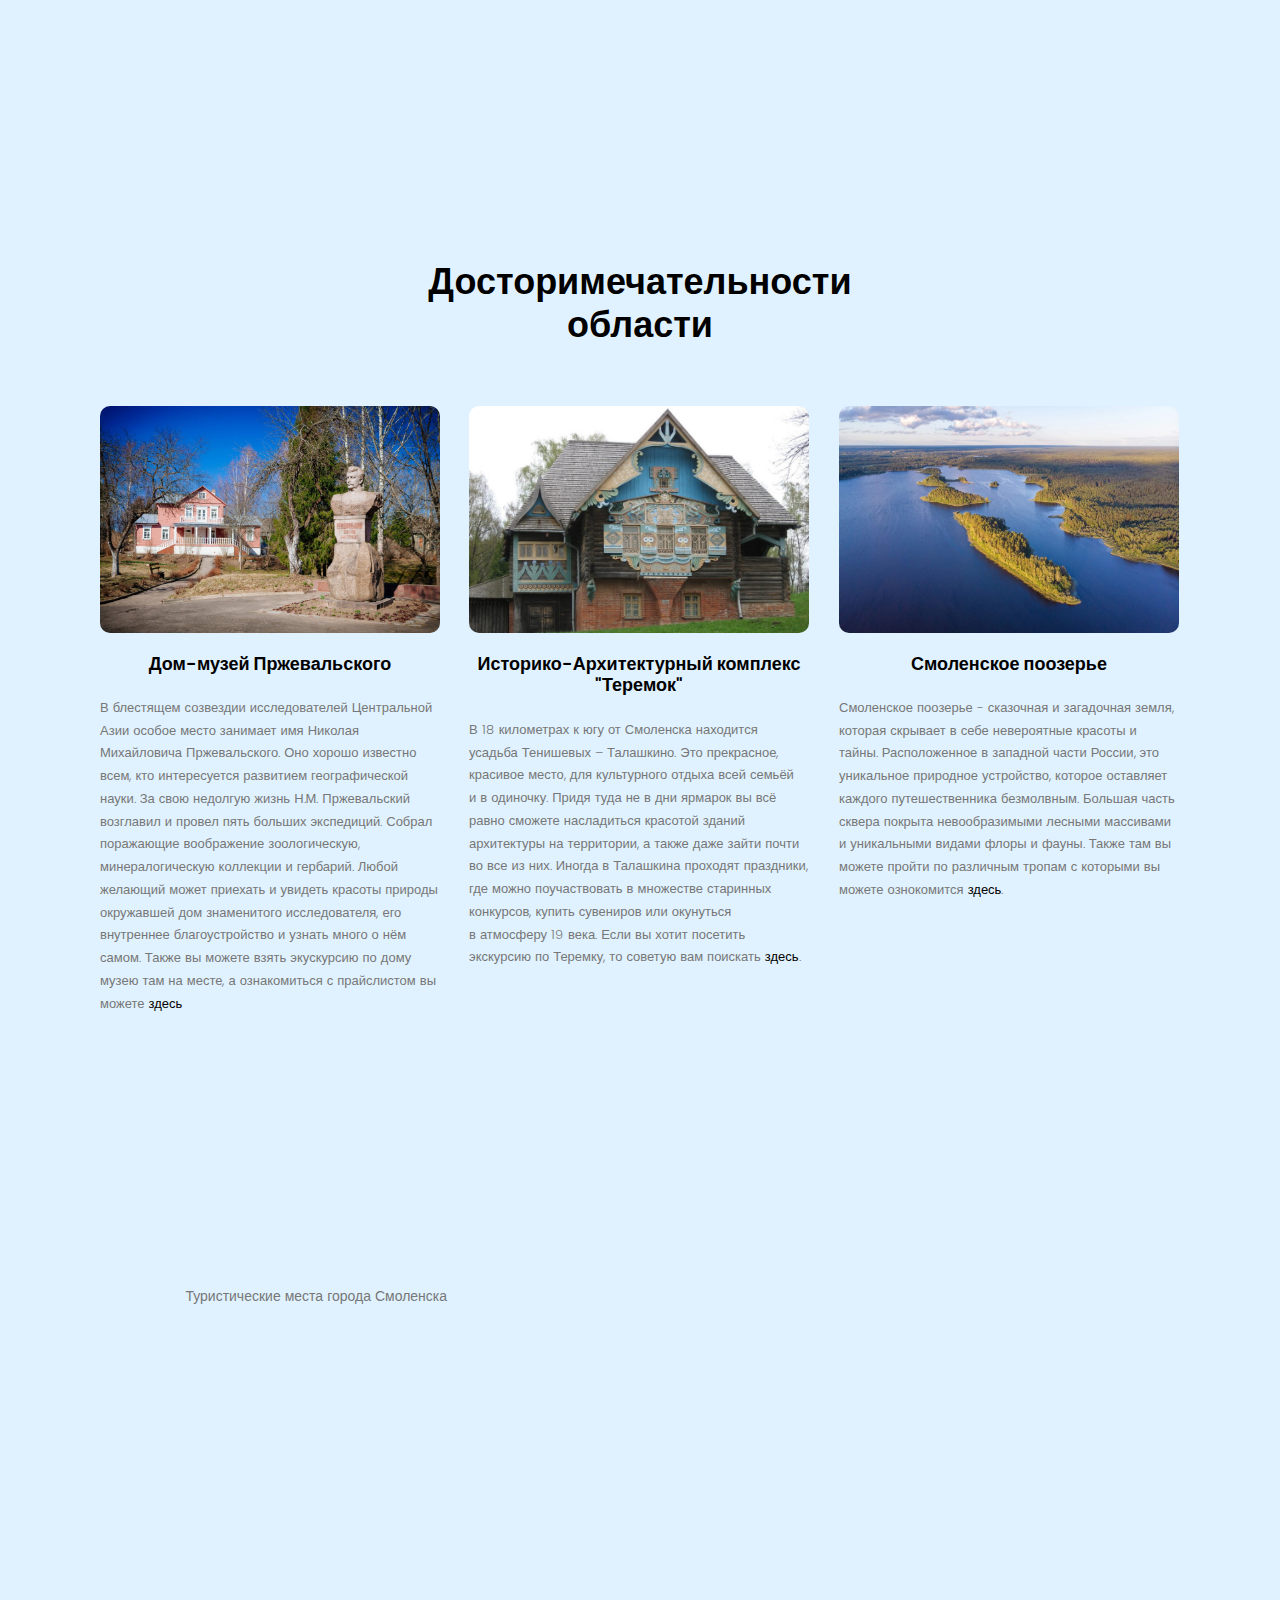
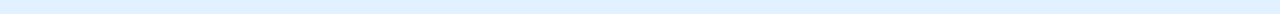
==== commit 1b60c5a2: "Add files via upload" ====
--- a/index.html
+++ b/index.html
@@ -96,7 +96,10 @@
 							площадке, насладиться красивыми видами Смоленска и узнать больше 
 							о его истории и оборонительных механизмах. Это место также отличается 
 							своей атмосферой и станет отличной возможностью для фотосессий 
-							и приятных прогулок.
+							и приятных прогулок. Также если вы хотите посетить экскурсию по
+							крпеостной стене, то крайне советую посетить 
+							<a href="https://extraguide.ru/russia/smolensk/excursion-36434/" target="_blank">эту</a> или 
+							<a href="https://extraguide.ru/russia/smolensk/excursion-42979/" target="_blank">эту</a>.
 						</div>
 					  </div>
 					</div>
@@ -118,6 +121,10 @@
 							в богатую историю России и насладиться красотой
 							православной архитектуры. Это место, которое 
 							точно оставит у вас незабываемые впечатления.
+							Если вы хотите посетить экскурсию по собору 
+							и соборному холму, то вам 
+							<a href="https://www.sputnik8.com/ru/smolensk/activities/38098-uspenskiy-sobor-i-sobornaya-gora-hraniteli-smolenskoy-istorii?from_cards=true#?event_date=2023-12-08&option_id=38098&event_id=63525960&ticket_id_64326=1" target="_blank">сюда</a>
+							или <a href="https://www.sputnik8.com/ru/smolensk/activities/31484-sobornyy-holm-svidetel-stanovleniya-i-razvitiya-smolenska?from_cards=true#?event_date=2023-12-09&option_id=31484&event_id=55188100&ticket_id_49377=1" target="_blank">сюда</a>. <br>
 							<br>
 						</div>
 					  </div>
@@ -142,6 +149,9 @@
 							народного искусства и быта Смоленской губернии. 
 							Любой турист, да и житель города обязаны 
 							посетить столь уникальный в своём роде музей.
+							Экскурсии по этому музею берутся на месте, цены 
+							вы можете узнать на <a href="https://www.smolensk-museum.ru/catalog/muzej-russkaya-starina/nashi-ceny/" target="_blank">сайте</a>.
+							<br>
 							<br>
 						</div>
 					  </div>
@@ -159,7 +169,11 @@
 							Там найдено более 1200 захоронений, 1500 
 							курганов <br>и много чего ещë. Это место заслуживает
 							внимания каждого жителя и посетителя столь
-							прекрасного города с захватывающей историей.
+							прекрасного города с захватывающей историей. Если вы боитесь
+							заблудиться в лесу или хотите узнать побольше об этих замечательных
+							курганах, то вы можете заказать себе
+							<a href="https://gnezdovo-museum.ru/gruppexcursions/" target="_blank">экскурсию</a>
+							 по ним.
 						</div>
 					  </div>
 					</div>
@@ -177,7 +191,7 @@
 							земле во время борьбы с фашистскими захватчиками. 
 							По сей день он стоит и заставляет каждого задуматься 
 							о том, откуда всё то, что у них есть.
-							<br><br>
+							<br><br><br><br><br>
 						</div>
 					  </div>
 					</div>
@@ -193,7 +207,7 @@
 							вокзала, которые посещают туристы, приехавшие 
 							на поезде. Его древний вид очень гармонично 
 							контрастируют с соседней, более современной 
-							церковью – Варваринской. <br><br><br>
+							церковью – Варваринской. <br><br><br><br><br><br>
 						</div>
 					  </div>
 					</div>
@@ -285,7 +299,9 @@
 							зоологическую, минералогическую коллекции и гербарий. 
 							Любой желающий может приехать и увидеть красоты природы 
 							окружавшей дом знаменитого исследователя, его внутреннее 
-							благоустройство и узнать много о нём самом.
+							благоустройство и узнать много о нём самом. Также вы можете
+							взять экускурсию по дому музею там на месте, а ознакомиться
+							с прайслистом вы можете <a href="https://www.smolensk-museum.ru/catalog/dom-muzey_przhevalskogo/prejskurant/">здесь</a>
 						</div>
 					  </div>
 					</div>
@@ -328,7 +344,8 @@
 							природное устройство, которое оставляет каждого
 							путешественника безмолвным. Большая часть сквера
 							покрыта невообразимыми лесными массивами и уникальными
-							видами флоры и фауны.
+							видами флоры и фауны. Также там вы можете пройти по различным
+							тропам с которыми вы можете ознокомится <a href="http://www.poozerie.ru/turizm/chem-zanyatsya/ekskursii-po-ekologicheskim-tropam/" target="_blank">здесь</a>.
 							<br><br><br>
 						</div>
 					  </div>
--- a/css/main.css
+++ b/css/main.css
@@ -110,7 +110,7 @@
 }
 h1{
   font-family: "Poppins", sans-serif;
-  color: #000000;
+  color: #ffffff;
   line-height: 1.2em !important;
   margin-bottom: 0;
   margin-top: 0;
@@ -119,7 +119,7 @@
 h2, h3,
 h4, h5, h6 {
   font-family: "Poppins", sans-serif;
-  color: #000000;
+  color: #5b5b5b;
   line-height: 1.2em !important;
   margin-bottom: 0;
   margin-top: 0;
@@ -140,7 +140,7 @@
   margin-top: 0;
   font-family: "Poppins", sans-serif;
   font-weight: 600;
-  color: #222222;
+  color: #ffffff;
 }
 .h7{
   margin-bottom: 0;
@@ -1905,7 +1905,7 @@
 }
 
 .is-sticky .default-header {
-  background-color: rgba(240, 240, 240, 0.8);
+  background-color: rgba(61, 61, 61, 0.8);
   -webkit-transition: all 0.3s ease 0s;
   -moz-transition: all 0.3s ease 0s;
   -o-transition: all 0.3s ease 0s;
@@ -1913,7 +1913,7 @@
 }
 
 .collapse.show {
-  background-color: rgba(240, 240, 240, 0.8);
+  background-color: rgba(138, 138, 138, 0.8);
   padding: 0px 12px;
 }
 
@@ -1967,7 +1967,7 @@
 }
 
 .navbar-light .navbar-toggler {
-  color: #fff;
+  color: #484848;
   border-color: #fff;
 }
 
@@ -1975,7 +1975,7 @@
   text-transform: uppercase;
   font-weight: 500;
   font-size: 12px;
-  color: #000000;
+  color: #ffffff;
   padding: 20px;
 }
 
@@ -2203,7 +2203,7 @@
 
 .banner-area .overlay-bg {
   border-radius: 10px;
-  background-color: rgba(151, 150, 150, 0.268);
+  background-color: rgba(54, 54, 54, 0.716);
 }
 
 .banner-content {
@@ -2211,7 +2211,7 @@
 }
 
 .banner-content h1 {
-  color: #000000;
+  color: #ffffff;
   font-size: 72px;
   font-weight: 700;
   line-height: 1em;
@@ -2423,7 +2423,7 @@
 .footer-area {
   text-align: center;
   padding-top: 100px;
-  background-color: #ffffff;
+  background-color:  #e0f2ff;
 }
 
 h6 {
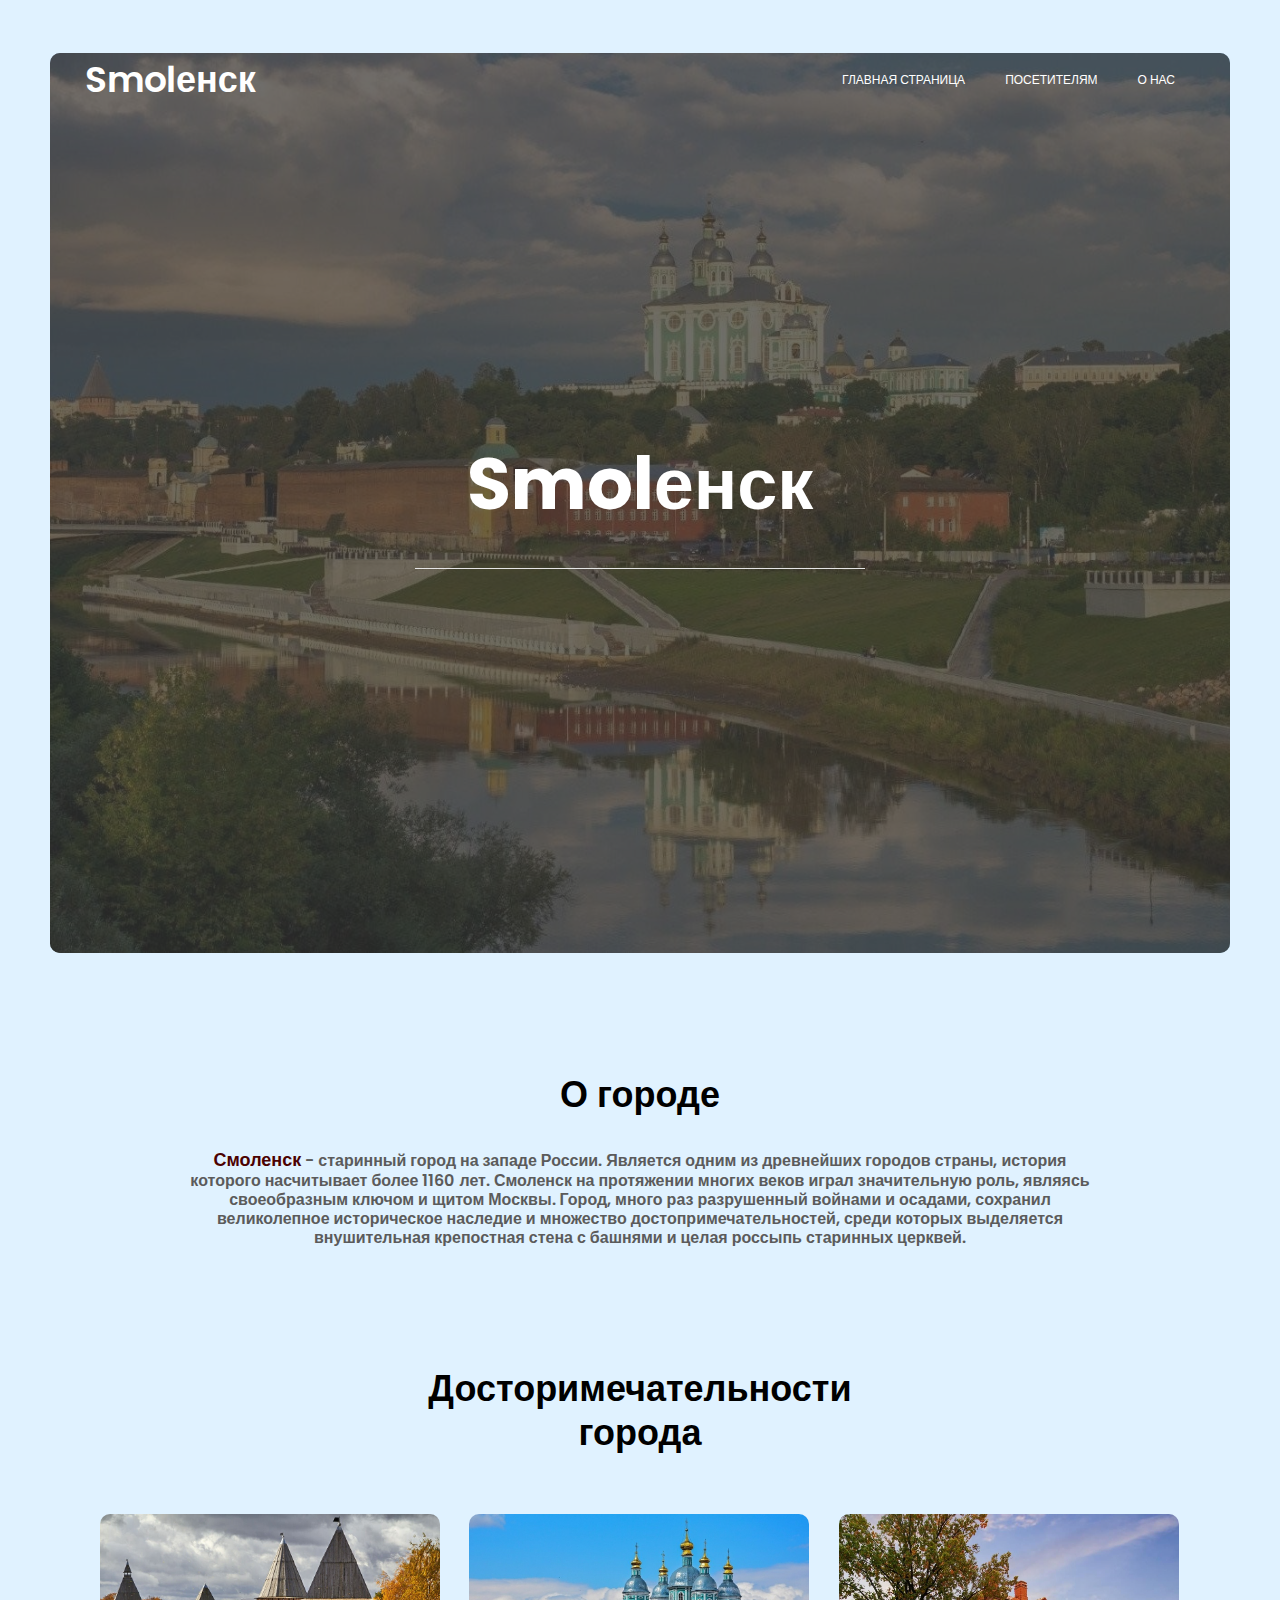
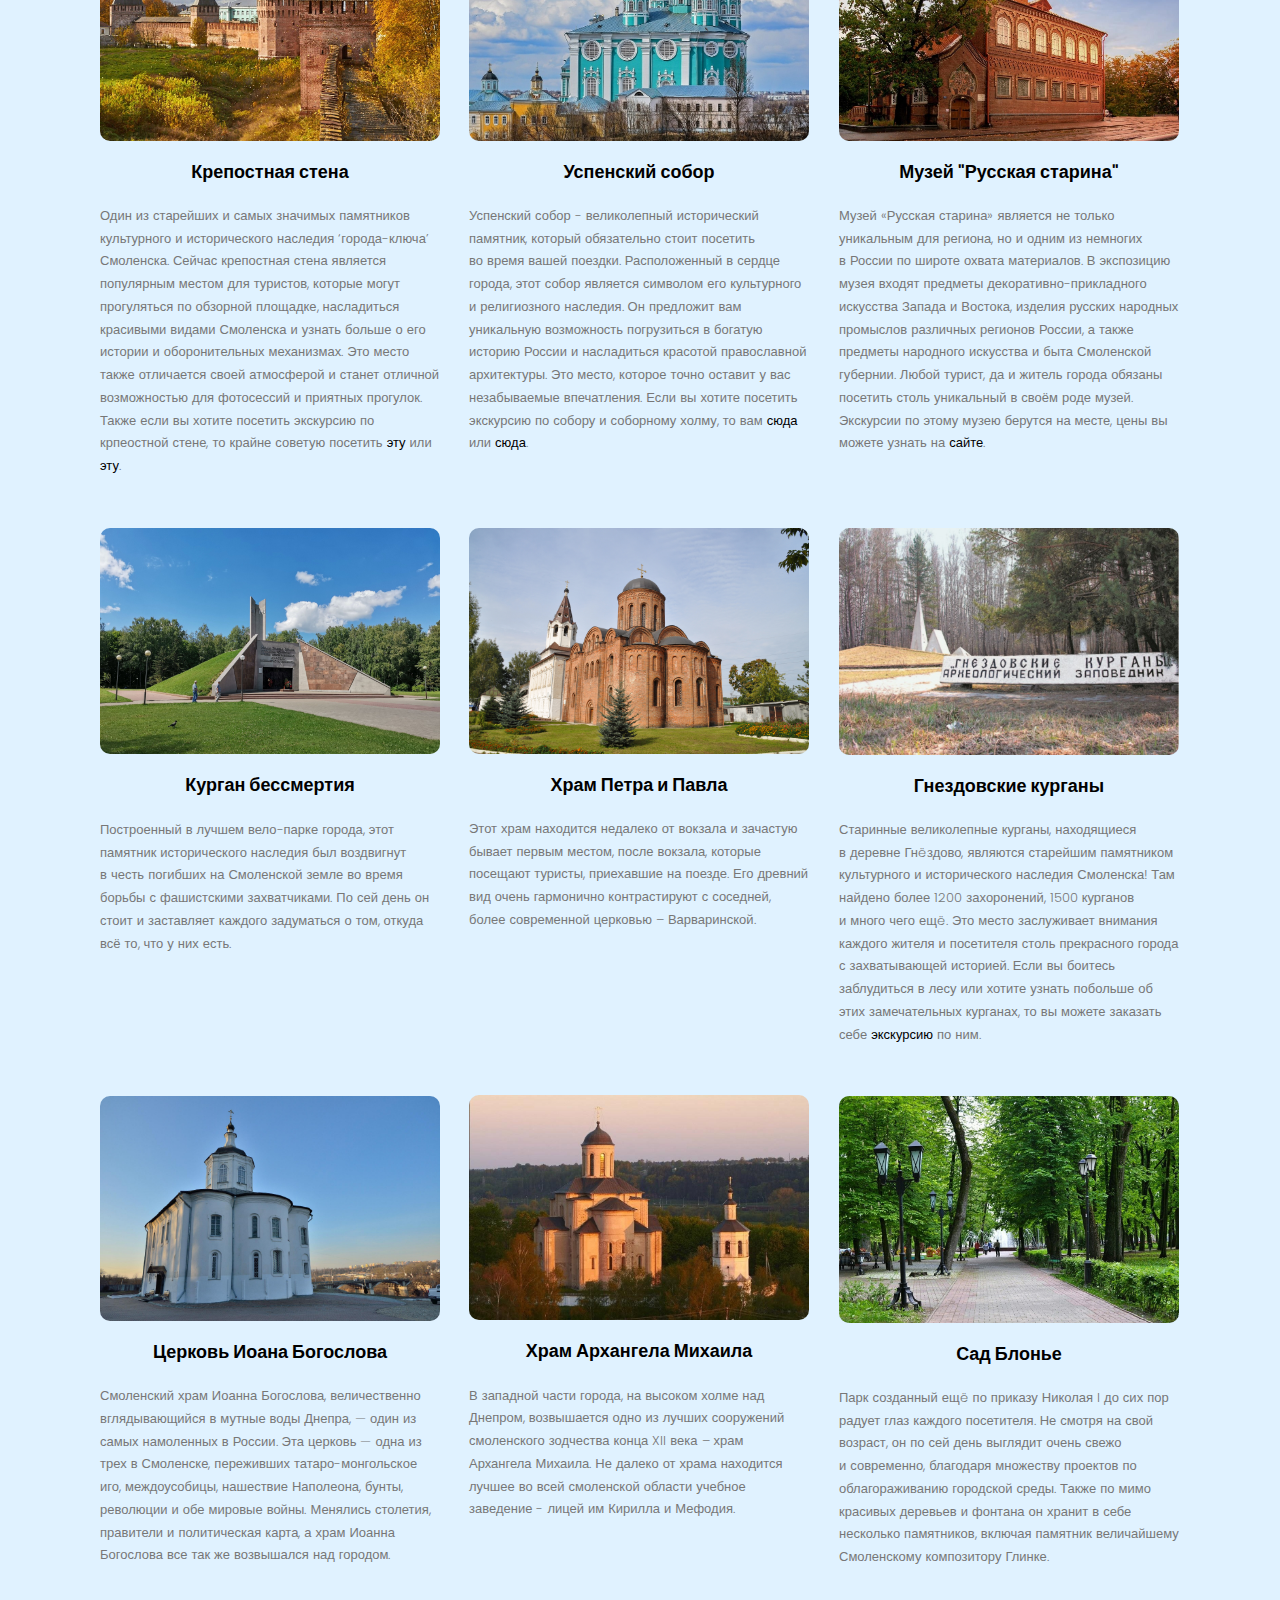
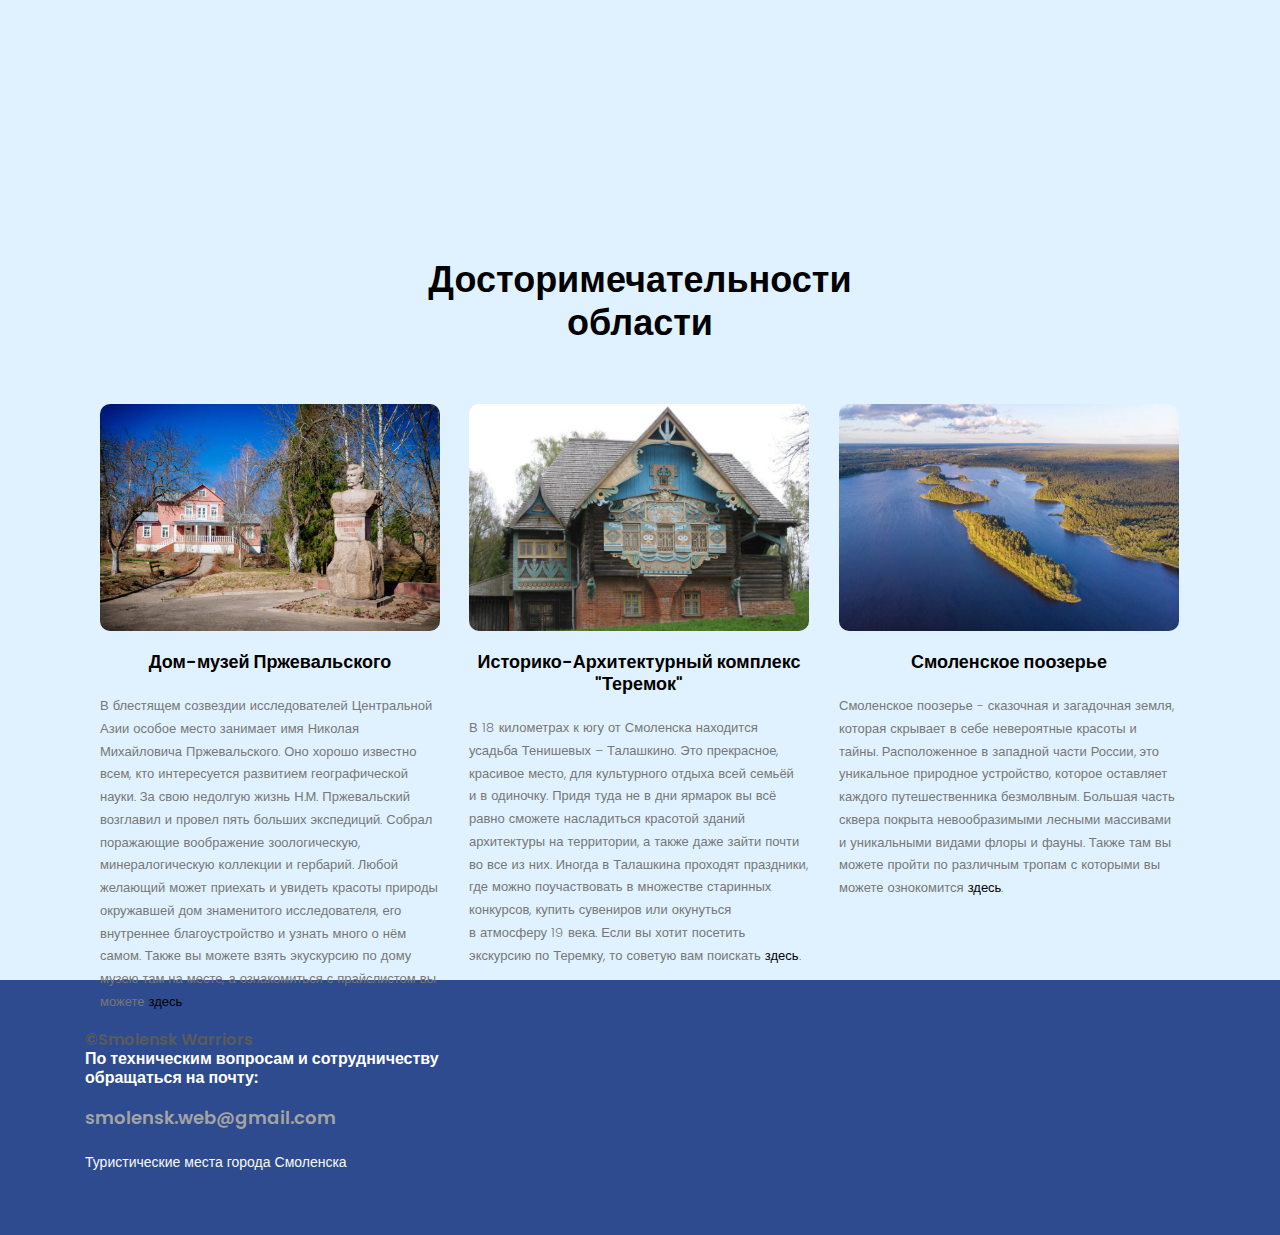
==== commit 22fb2b92: "Add files via upload" ====
--- a/index.html
+++ b/index.html
@@ -361,7 +361,10 @@
 					<div class="row">
 						<div class="col-lg-5 col-md-6 col-sm-6">
 							<div class="single-footer-widget">
-								<p>Туристические места города Смоленска</p>
+								<h5 class="credits">©Smolensk Warriors</h5>
+								<h5 class="text-white">По техническим вопросам и сотрудничеству обращаться на почту: <br><br>
+									<h7 class="gmail">smolensk.web@gmail.com</h7></h5><br>
+								<p class="text-light">Туристические места города Смоленска</p>
 							</div>
 						</div>						
 					</div>
--- a/css/main.css
+++ b/css/main.css
@@ -2094,7 +2094,6 @@
 }
 
 .section-gap {
-  text-align: center;
   padding: 120px 0;
 }
 
@@ -2421,9 +2420,16 @@
 }
 
 .footer-area {
-  text-align: center;
-  padding-top: 100px;
-  background-color:  #e0f2ff;
+  background-color: rgba(0, 33, 114, 0.8);
+  margin-bottom: -200px;
+  margin-left: -200px;
+  margin-right: -200px;
+  padding-bottom: 45px;
+  padding-top: 50px;
+}
+
+.gmail{
+  color: rgb(163, 163, 163);
 }
 
 h6 {
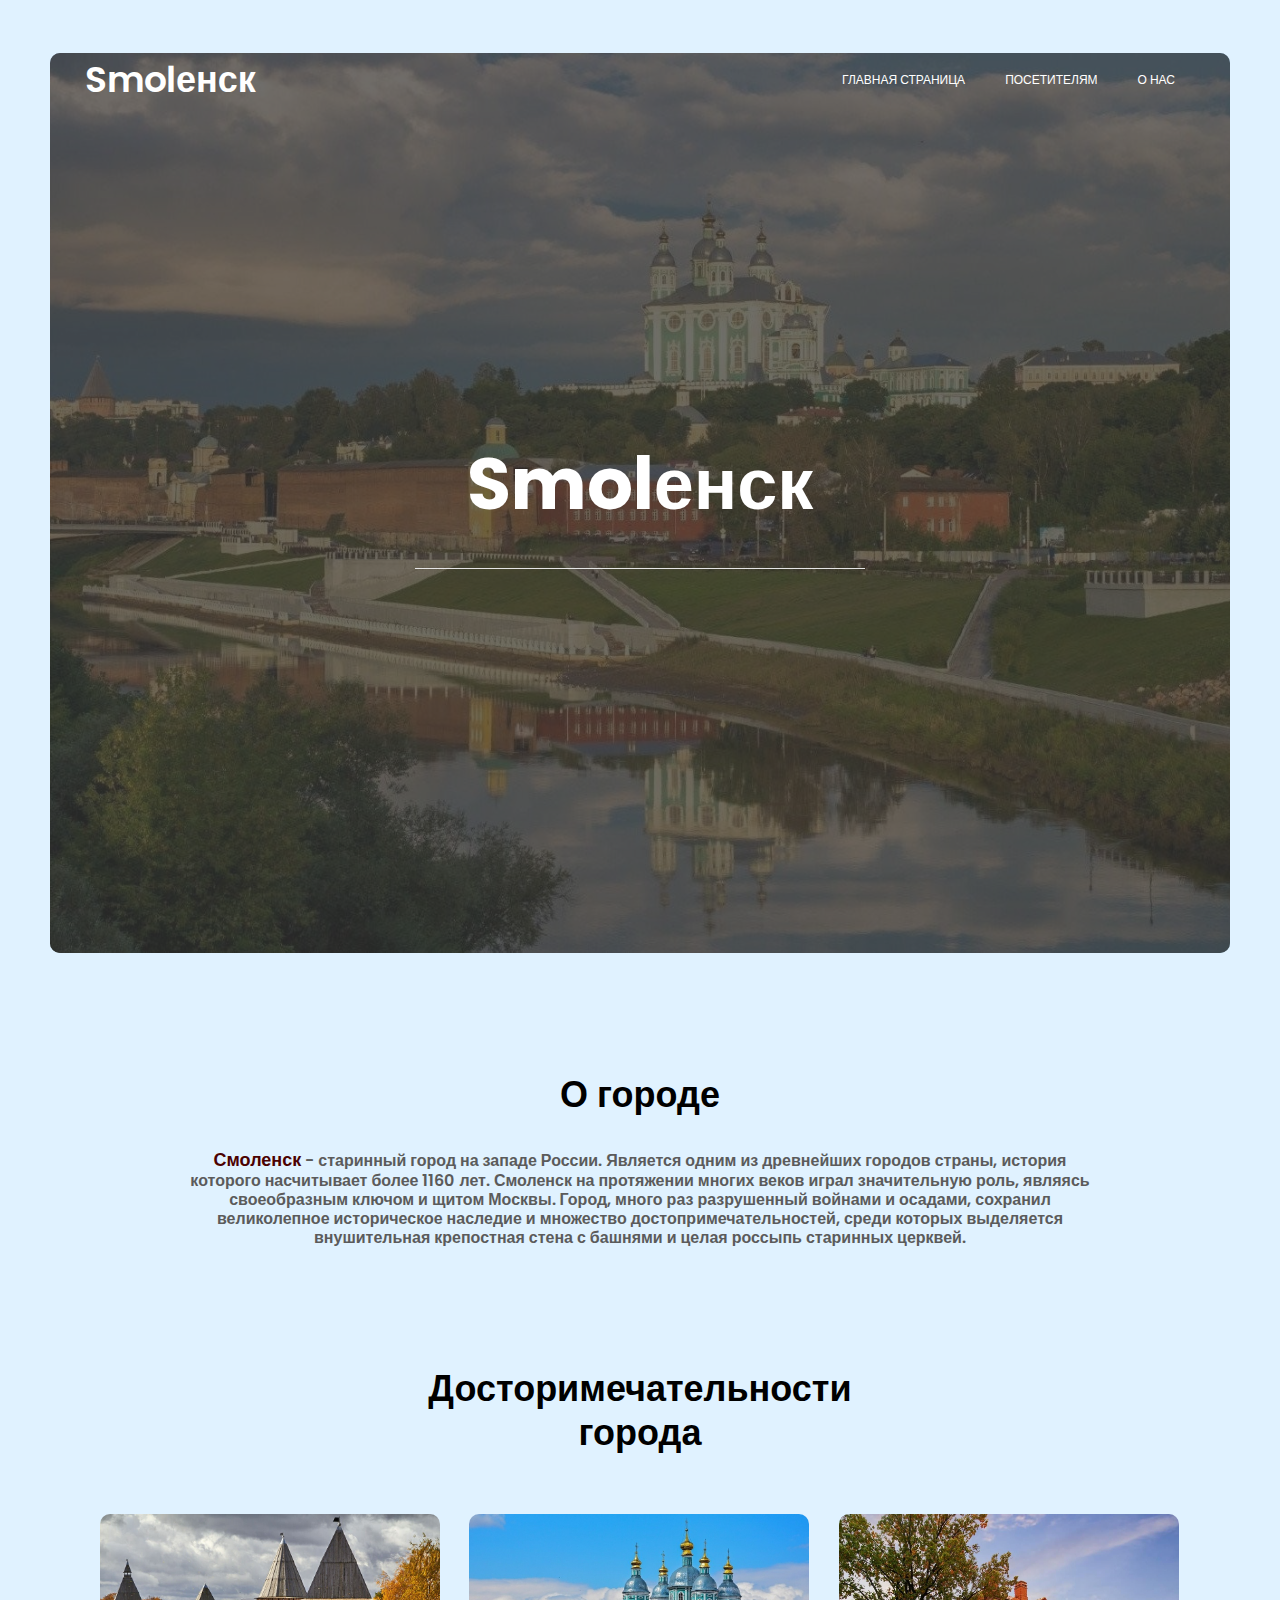
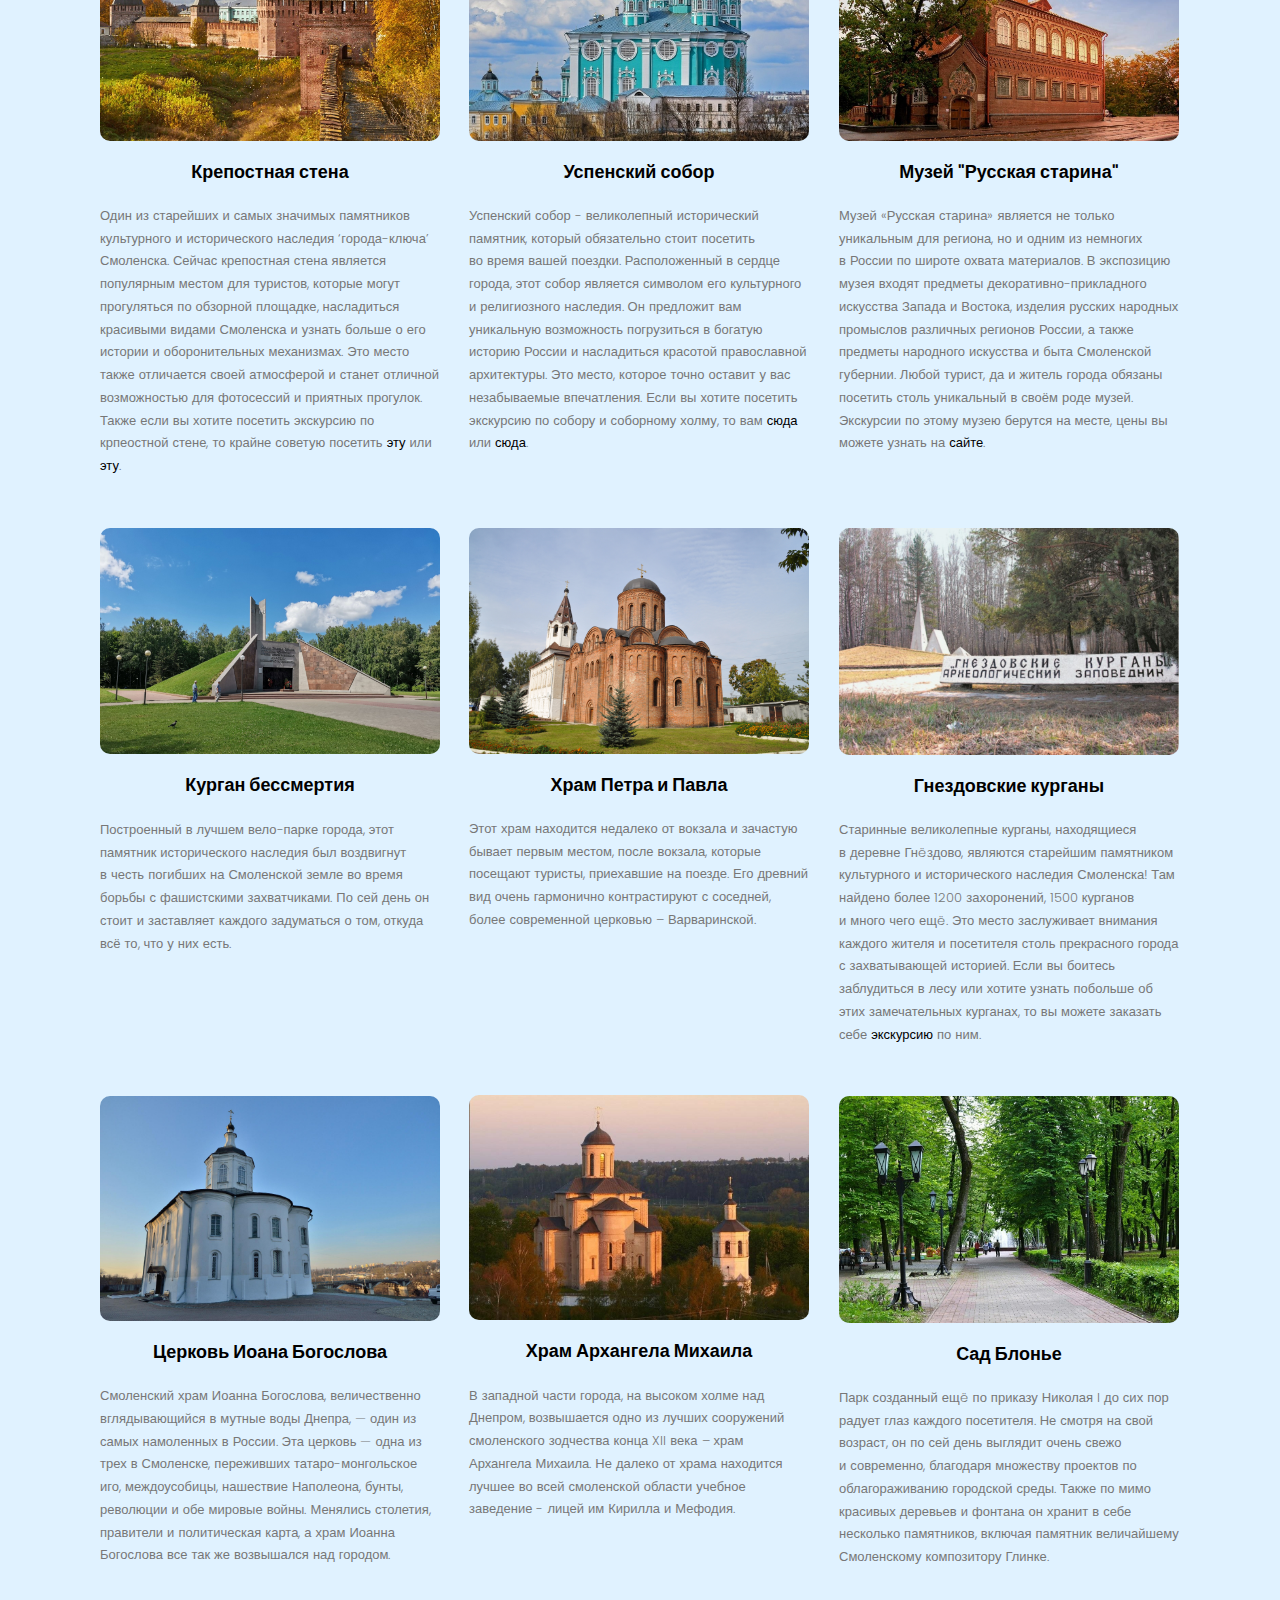
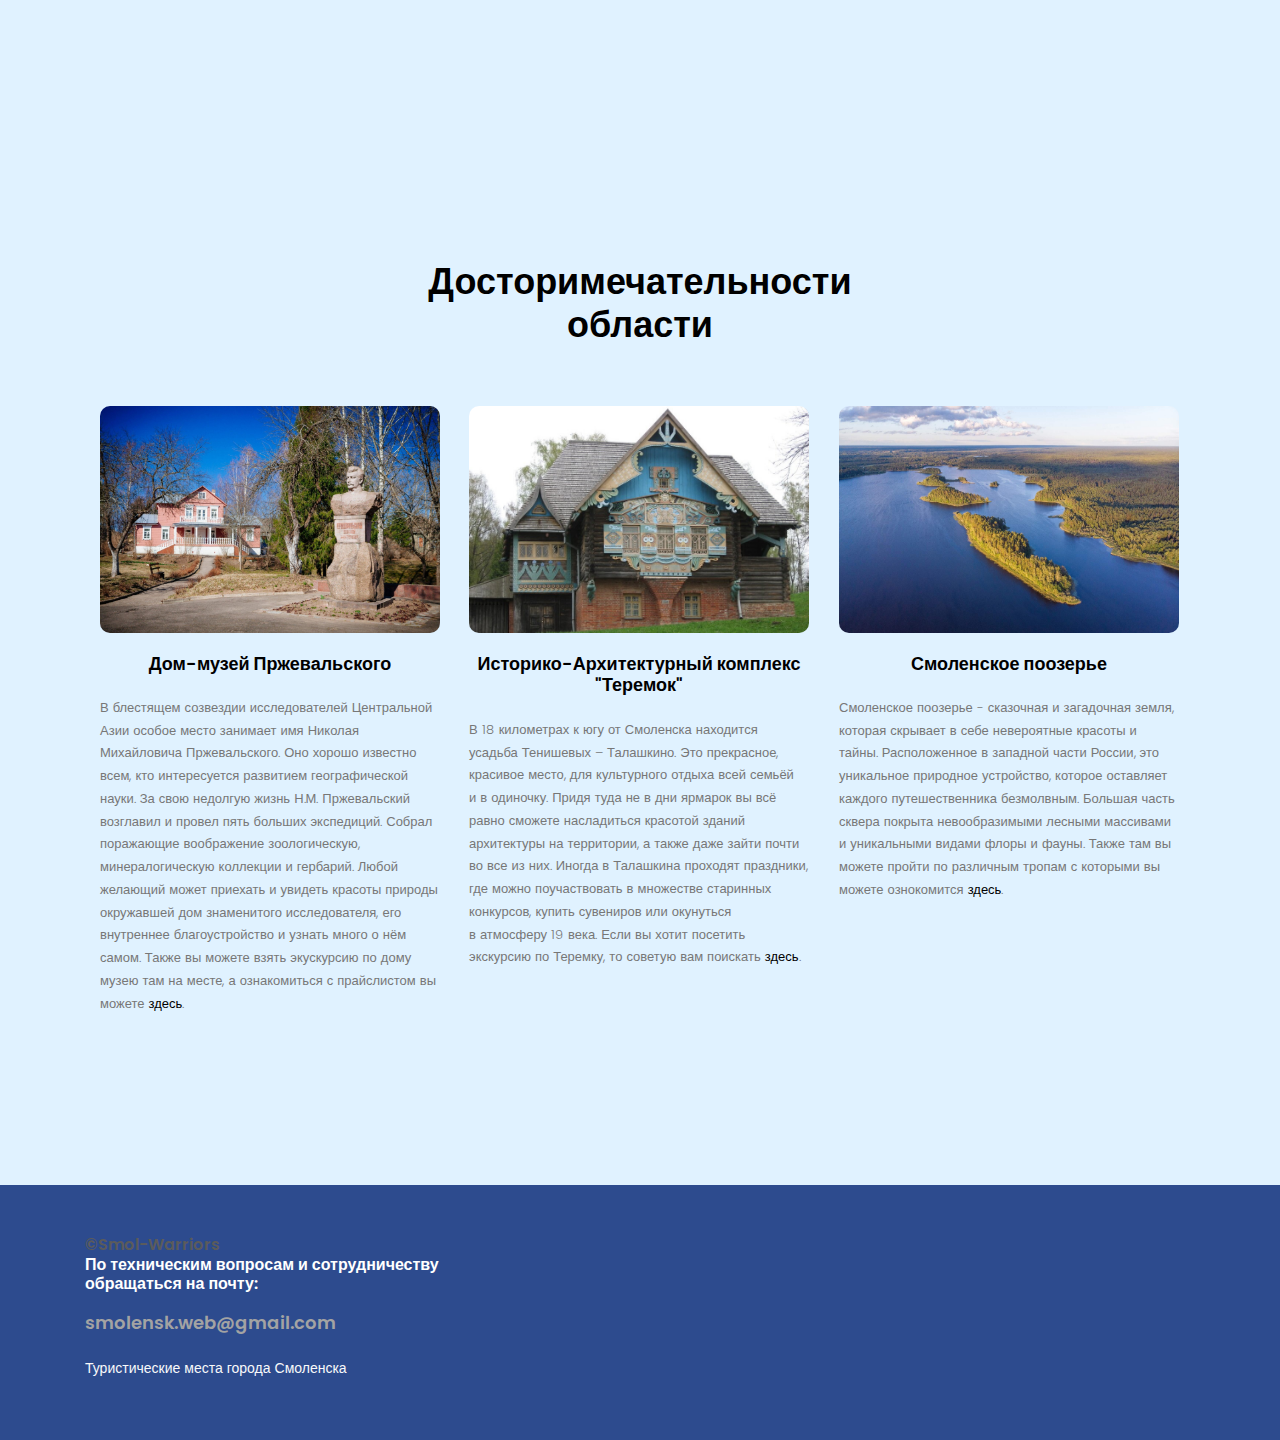
==== commit 69cfa20a: "Add files via upload" ====
--- a/index.html
+++ b/index.html
@@ -301,7 +301,7 @@
 							окружавшей дом знаменитого исследователя, его внутреннее 
 							благоустройство и узнать много о нём самом. Также вы можете
 							взять экускурсию по дому музею там на месте, а ознакомиться
-							с прайслистом вы можете <a href="https://www.smolensk-museum.ru/catalog/dom-muzey_przhevalskogo/prejskurant/">здесь</a>
+							с прайслистом вы можете <a href="https://www.smolensk-museum.ru/catalog/dom-muzey_przhevalskogo/prejskurant/">здесь</a>.
 						</div>
 					  </div>
 					</div>
@@ -361,7 +361,7 @@
 					<div class="row">
 						<div class="col-lg-5 col-md-6 col-sm-6">
 							<div class="single-footer-widget">
-								<h5 class="credits">©Smolensk Warriors</h5>
+								<h5 class="credits">©Smol-Warriors</h5>
 								<h5 class="text-white">По техническим вопросам и сотрудничеству обращаться на почту: <br><br>
 									<h7 class="gmail">smolensk.web@gmail.com</h7></h5><br>
 								<p class="text-light">Туристические места города Смоленска</p>
